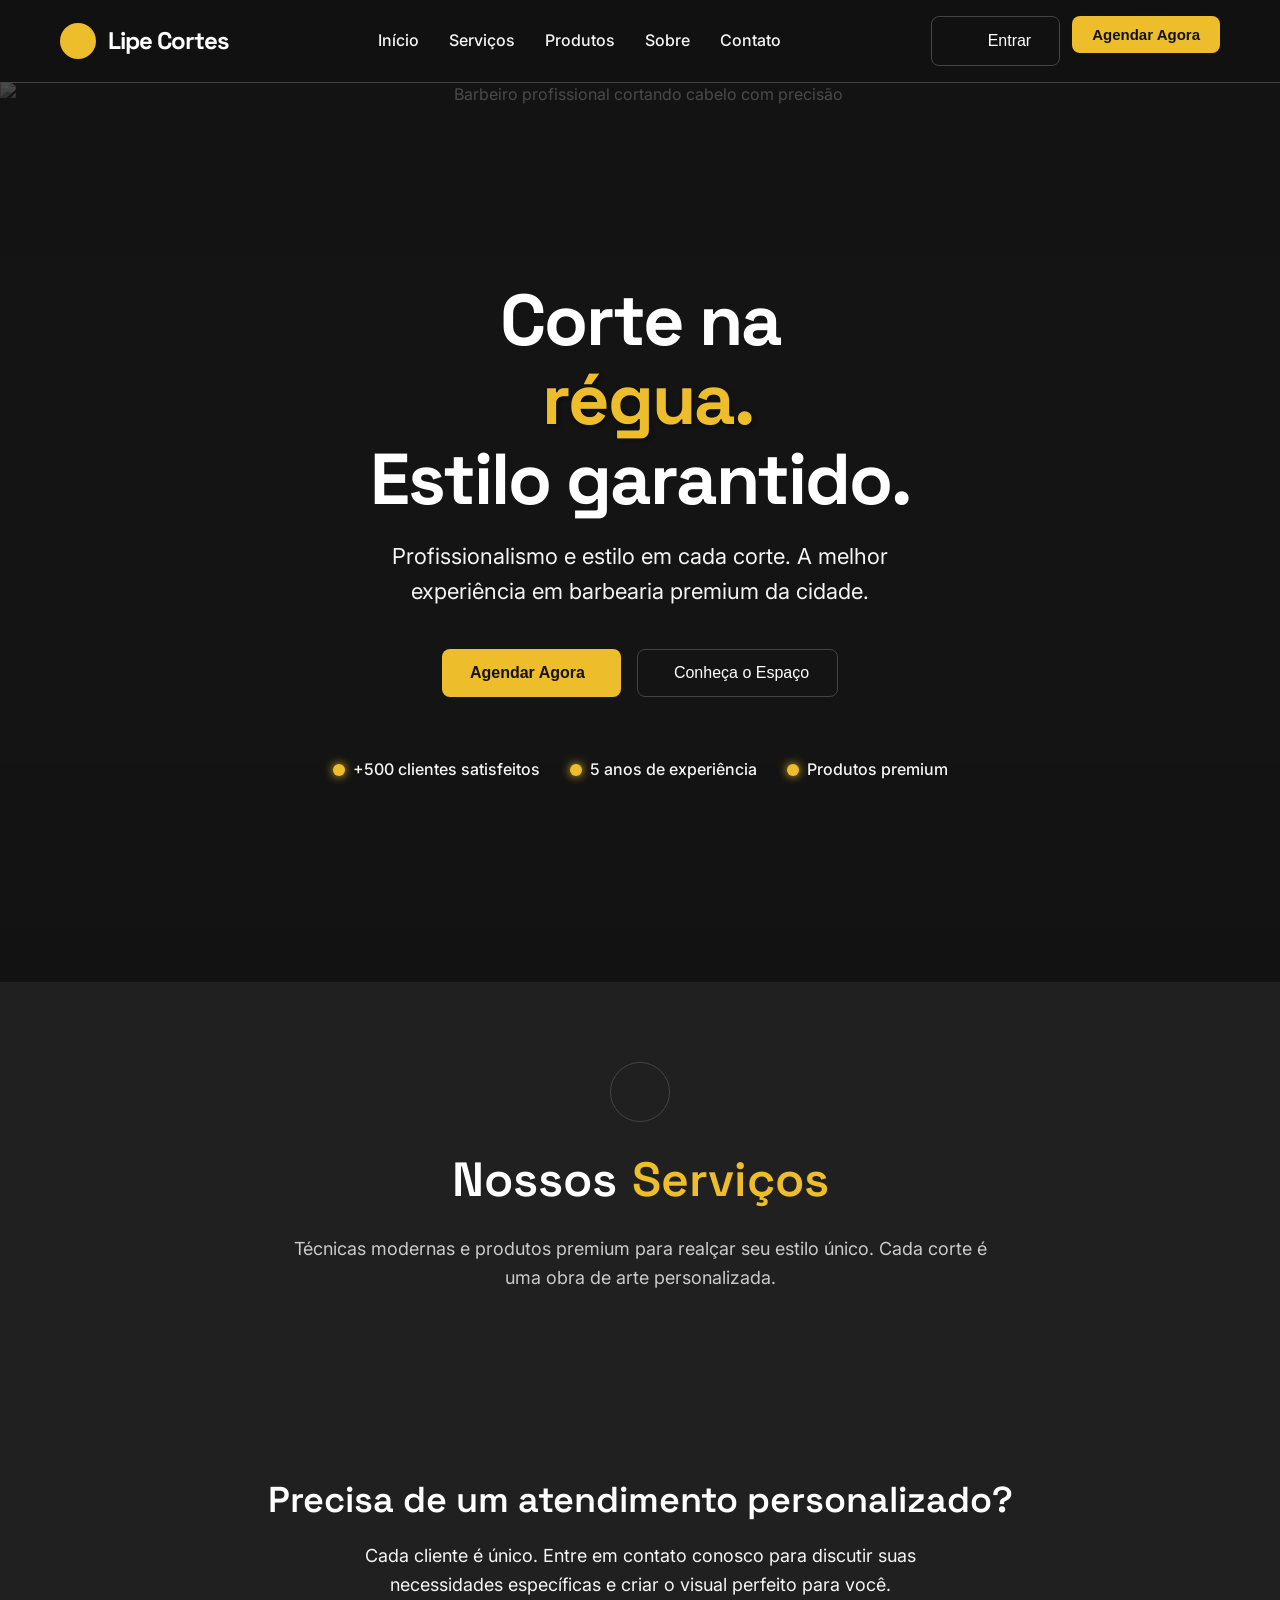
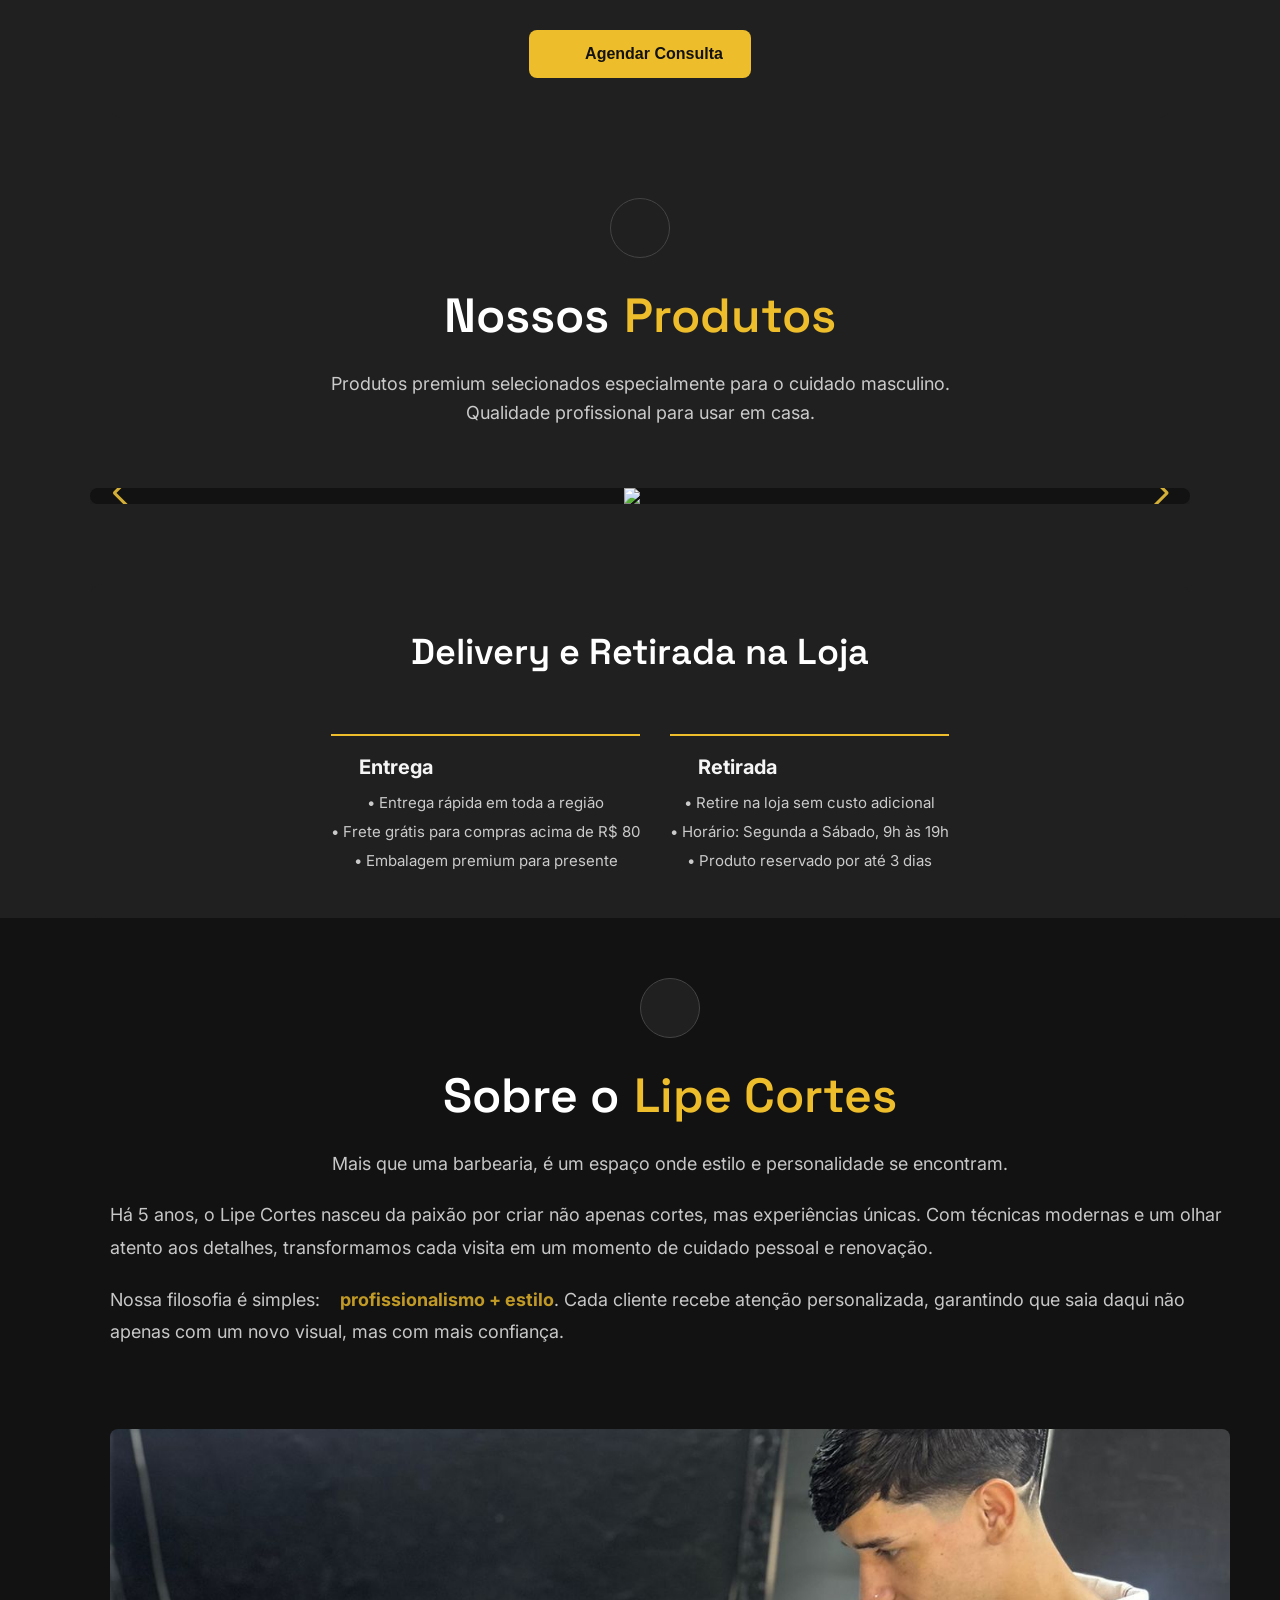
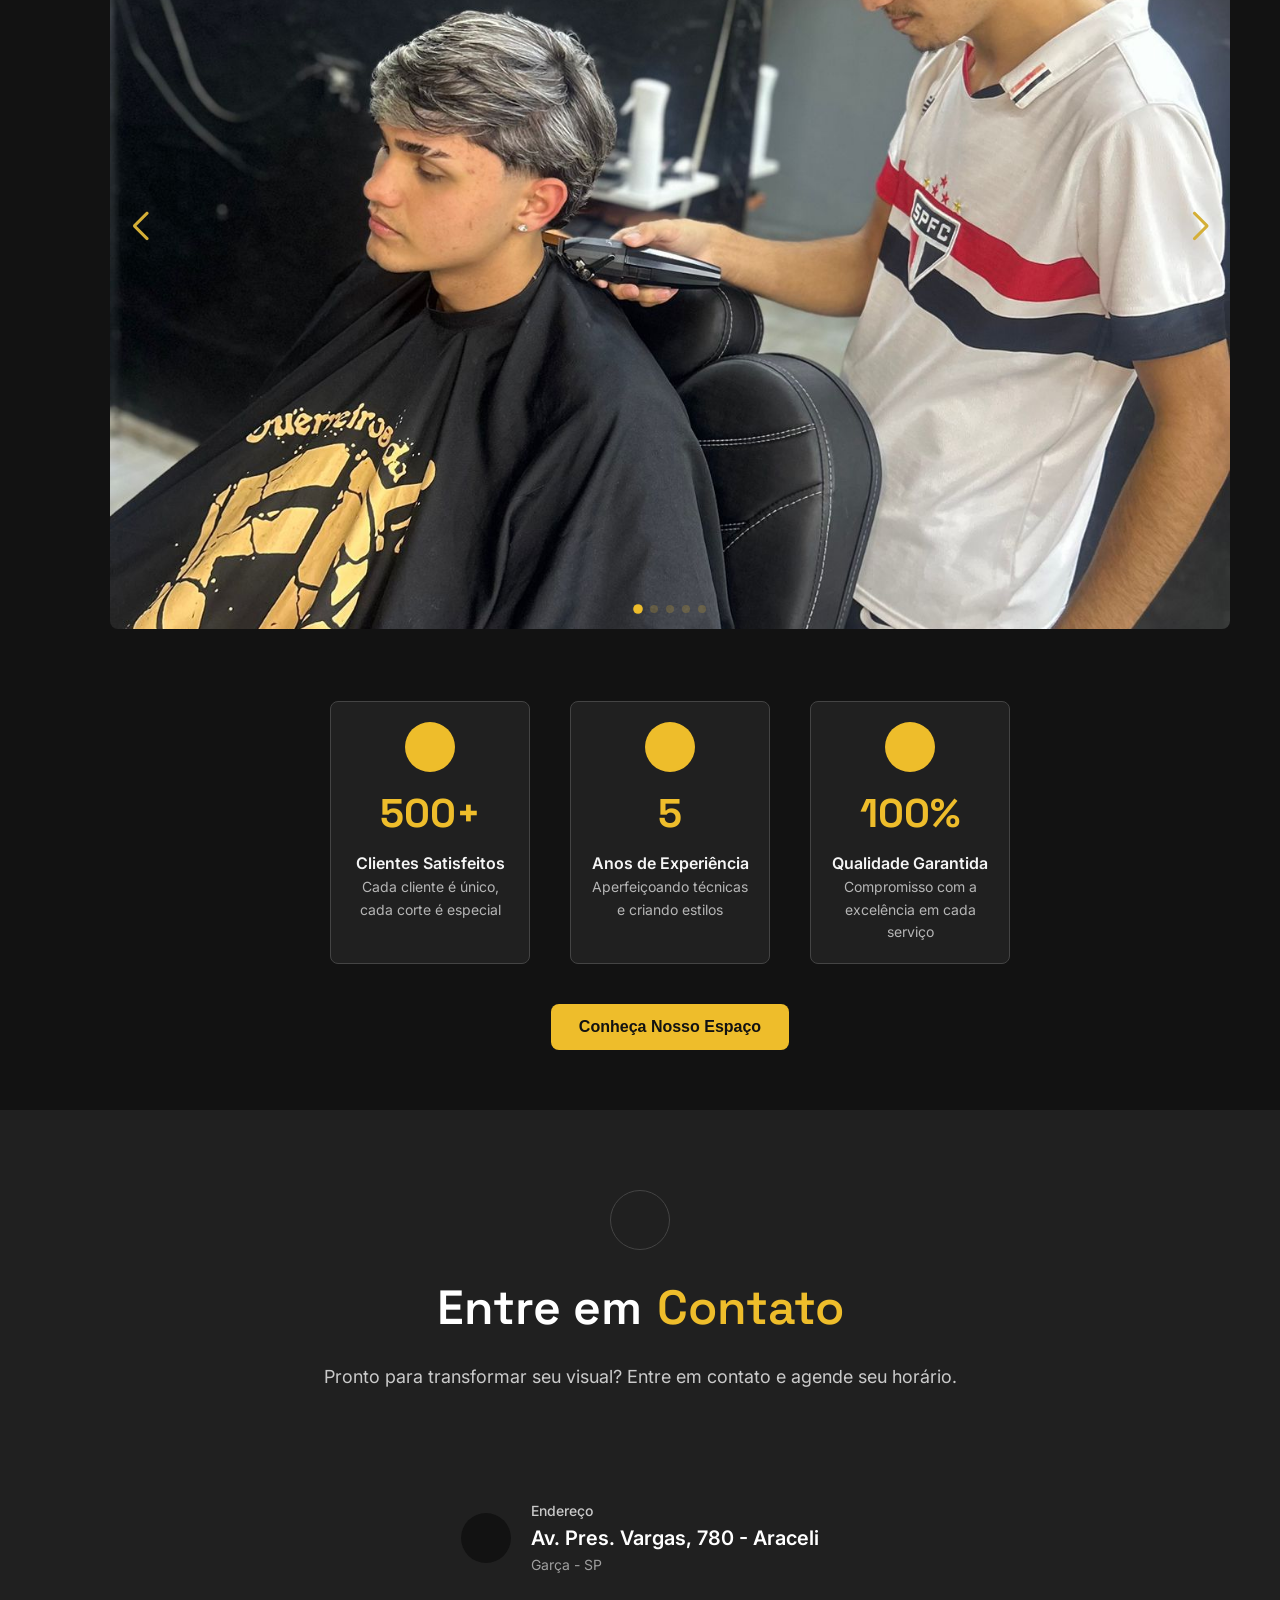
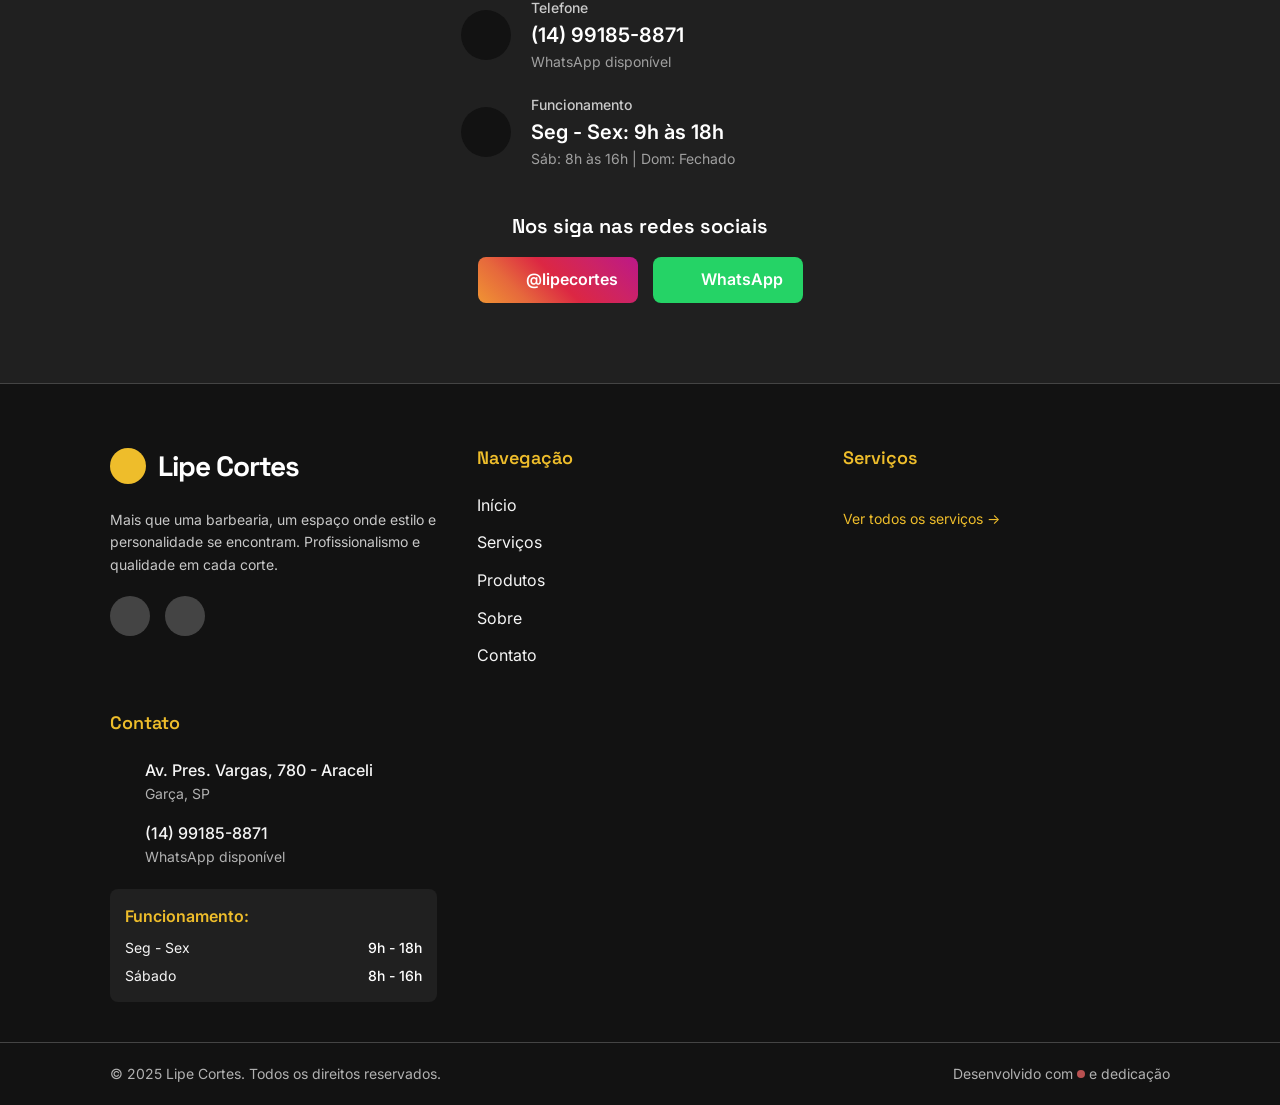
==== index.html @ 38fc69ec "Fix: aaaa" ====
<!DOCTYPE html>
<html lang="pt-BR">
  <head>
    <meta charset="UTF-8" />
    <meta name="viewport" content="width=device-width, initial-scale=1.0" />
    <title>Lipe Cortes | Barbearia Premium</title>
    <link rel="stylesheet" href="styles.css" />
    <link
      rel="stylesheet"
      href="https://cdn.jsdelivr.net/npm/swiper@11/swiper-bundle.min.css"
    />
    <link
      href="https://fonts.googleapis.com/css2?family=Inter:wght@300;400;500;600;700&family=Space+Grotesk:wght@300;400;500;600;700&display=swap"
      rel="stylesheet"
    />
    <script src="https://unpkg.com/lucide@latest"></script>
  </head>

  <body class="body-container">
    <div class="main-wrapper">
      <header id="header" class="main-header">
        <div class="header-container">
          <div class="header-content">
            <div class="logo-container">
              <div class="logo-icon-wrapper">
                <i data-lucide="scissors" class="logo-icon"></i>
              </div>
              <span class="logo-text">Lipe Cortes</span>
            </div>

            <nav class="desktop-nav">
              <a href="#inicio" class="nav-link">Início</a>
              <a href="#servicos" class="nav-link">Serviços</a>
              <a href="#produtos" class="nav-link">Produtos</a>
              <a href="#sobre" class="nav-link">Sobre</a>
              <a href="#contato" class="nav-link">Contato</a>
            </nav>

            <div class="desktop-auth">
              <a href="auth.html">
                <button class="btn-secondary">
                  <i data-lucide="user" class="btn-icon"></i>
                  Entrar
                </button>
              </a>
              <a href="#servicos">
                <button class="btn-hero btn-hero--sm">Agendar Agora</button>
              </a>
            </div>

            <button id="mobile-menu-button" class="mobile-menu-toggle">
              <i data-lucide="menu" class="toggle-icon"></i>
            </button>
          </div>

          <div id="mobile-menu" class="mobile-menu hidden-menu">
            <nav class="mobile-nav-links">
              <a href="#inicio" class="mobile-nav-link">Início</a>
              <a href="#servicos" class="mobile-nav-link">Serviços</a>
              <a href="#produtos" class="mobile-nav-link">Produtos</a>
              <a href="#sobre" class="mobile-nav-link">Sobre</a>
              <a href="#contato" class="mobile-nav-link">Contato</a>
              <div class="mobile-auth-links">
                <a href="auth.html">
                  <button class="btn-secondary btn-full-width">
                    <i data-lucide="user" class="btn-icon"></i>
                    Entrar / Cadastrar
                  </button>
                </a>
                <a href="#servicos">
                  <button class="btn-hero btn-full-width">Agendar Agora</button>
                </a>
              </div>
            </nav>
          </div>
        </div>
      </header>

      <main>
        <section id="inicio" class="hero-section">
          <div class="hero-background">
            <img
              src="./assets/hero-barbershop.jpg"
              alt="Barbeiro profissional cortando cabelo com precisão"
              class="hero-image"
            />
            <div class="hero-overlay-dark"></div>
            <div class="hero-overlay-bottom"></div>
          </div>
          <div class="hero-content">
            <div class="hero-headline-container">
              <h1 class="hero-headline">
                <span class="text-block">Corte na</span>
                <span class="text-gold text-shadow-luxury">régua.</span>
                <span class="text-block">Estilo garantido.</span>
              </h1>
              <p class="hero-subtitle">
                Profissionalismo e estilo em cada corte. A melhor experiência em
                barbearia premium da cidade.
              </p>
              <div class="hero-cta-buttons">
                <button
                  class="btn-hero"
                  onclick="document.getElementById('servicos').scrollIntoView({behavior: 'smooth'})"
                >
                  Agendar Agora
                  <i data-lucide="arrow-right" class="btn-icon--right"></i>
                </button>
                <button
                  class="btn-secondary"
                  onclick="document.getElementById('sobre').scrollIntoView({behavior: 'smooth'})"
                >
                  <i data-lucide="play" class="btn-icon--left"></i>
                  Conheça o Espaço
                </button>
              </div>
              <div class="hero-indicators">
                <div class="indicator-item">
                  <div class="indicator-dot"></div>
                  <span>+500 clientes satisfeitos</span>
                </div>
                <div class="indicator-item">
                  <div class="indicator-dot"></div>
                  <span>5 anos de experiência</span>
                </div>
                <div class="indicator-item">
                  <div class="indicator-dot"></div>
                  <span>Produtos premium</span>
                </div>
              </div>
            </div>
          </div>
          <div class="hero-bottom-gradient"></div>
        </section>

        <section id="servicos" class="section-services">
          <div class="section-container-servicos">
            <div class="section-header">
              <div class="icon-header-wrapper">
                <i data-lucide="scissors" class="icon-header"></i>
              </div>
              <h2 class="section-title-servicos">
                Nossos <span class="text-gold">Serviços</span>
              </h2>
              <p class="section-subtitle">
                Técnicas modernas e produtos premium para realçar seu estilo
                único. Cada corte é uma obra de arte personalizada.
              </p>
            </div>

            <!-- Swiper externo de serviços -->
            <div class="swiper servicos-swiper">
              <div class="swiper-wrapper" id="servicesGrid">
                <!-- serviços via JS -->
              </div>

              <!-- navegação e paginação -->
              <div class="swiper-button-prev"></div>
              <div class="swiper-button-next"></div>
              <div class="swiper-pagination"></div>
            </div>

            <div class="cta-banner">
              <h3 class="cta-title">
                Precisa de um atendimento personalizado?
              </h3>
              <p class="cta-description">
                Cada cliente é único. Entre em contato conosco para discutir
                suas necessidades específicas e criar o visual perfeito para
                você.
              </p>
              <a href="dashboard.html"
                ><button type="button" class="btn-hero">
                  <i data-lucide="calendar" class="btn-icon"></i>
                  Agendar Consulta
                </button></a
              >
            </div>
          </div>
        </section>

        <section id="produtos" class="section-products">
          <div class="section-container-products">
            <div class="section-header">
              <div class="icon-header-wrapper">
                <i data-lucide="shopping-bag" class="icon-header"></i>
              </div>
              <h2 class="section-title-produtos">
                Nossos <span class="text-gold"> Produtos</span>
              </h2>
              <p class="section-subtitle">
                Produtos premium selecionados especialmente para o cuidado
                masculino. Qualidade profissional para usar em casa.
              </p>
            </div>

            <!-- Grid de produtos vai ser preenchida dinamicamente -->
            <div class="swiper produtos-swiper">
              <div class="swiper-wrapper" id="productsGrid">
                <!-- cada produto vira um .swiper-slide -->
                <div class="swiper-slide">
                  <div class="product-card">
                    <!-- Swiper interno para imagens -->
                    <div class="swiper swiper-produto-imagem-0">
                      <div class="swiper-wrapper">
                        <div class="swiper-slide"><img src="img1.jpg" /></div>
                        <div class="swiper-slide"><img src="img2.jpg" /></div>
                      </div>
                      <div class="swiper-pagination"></div>
                    </div>
                    <!-- resto do conteúdo -->
                  </div>
                </div>
              </div>

              <!-- Controles externos -->
              <div class="swiper-pagination"></div>
              <div class="swiper-button-prev"></div>
              <div class="swiper-button-next"></div>
            </div>

            <div class="cta-banner">
              <h3 class="cta-title">Delivery e Retirada na Loja</h3>
              <div class="delivery-info">
                <div class="info-item">
                  <h4 class="info-title">
                    <i data-lucide="shopping-bag" class="info-icon"></i>
                    Entrega
                  </h4>
                  <ul class="info-list">
                    <li>• Entrega rápida em toda a região</li>
                    <li>• Frete grátis para compras acima de R$ 80</li>
                    <li>• Embalagem premium para presente</li>
                  </ul>
                </div>
                <div class="info-item">
                  <h4 class="info-title">
                    <i data-lucide="package" class="info-icon"></i>
                    Retirada
                  </h4>
                  <ul class="info-list">
                    <li>• Retire na loja sem custo adicional</li>
                    <li>• Horário: Segunda a Sábado, 9h às 19h</li>
                    <li>• Produto reservado por até 3 dias</li>
                  </ul>
                </div>
              </div>
            </div>
          </div>
        </section>

        <section id="sobre" class="section-about">
          <div class="section-container-sobre">
            <div class="about-content">
              <div class="about-text-content">
                <div class="icon-header-wrapper">
                  <i data-lucide="scissors" class="icon-header"></i>
                </div>
                <h2 class="section-title">
                  Sobre o <span class="text-gold">Lipe Cortes</span>
                </h2>
                <p class="section-subtitle">
                  Mais que uma barbearia, é um espaço onde estilo e
                  personalidade se encontram.
                </p>
                <div class="about-story">
                  <p class="story-paragraph">
                    Há 5 anos, o Lipe Cortes nasceu da paixão por criar não
                    apenas cortes, mas experiências únicas. Com técnicas
                    modernas e um olhar atento aos detalhes, transformamos cada
                    visita em um momento de cuidado pessoal e renovação.
                  </p>
                  <p class="story-paragraph">
                    Nossa filosofia é simples:
                    <strong class="text-gold">profissionalismo + estilo</strong
                    >. Cada cliente recebe atenção personalizada, garantindo que
                    saia daqui não apenas com um novo visual, mas com mais
                    confiança.
                  </p>
                </div>
              </div>
              <div class="about-image-wrapper">
                <div class="swiper about-swiper">
                  <div class="swiper-wrapper">
                    <div class="swiper-slide">
                      <img
                        src="assets/bg-about.jpeg"
                        alt="Interior moderno da barbearia"
                        class="about-image"
                      />
                    </div>
                    <div class="swiper-slide">
                      <img
                        src="assets/bg-about2.jpeg"
                        alt="Detalhe da cadeira de barbeiro"
                        class="about-image"
                      />
                    </div>
                    <div class="swiper-slide">
                      <img
                        src="assets/bg-about3.jpeg"
                        alt="Ambiente premium da barbearia"
                        class="about-image"
                      />
                    </div>
                    <div class="swiper-slide">
                        <img
                          src="assets/bg-about4.jpeg"
                          alt="Detalhe da cadeira de barbeiro"
                          class="about-image"
                        />
                      </div>
                      <div class="swiper-slide">
                        <img
                          src="assets/bg-about5.jpeg"
                          alt="Detalhe da cadeira de barbeiro"
                          class="about-image"
                        />
                      </div>
                  </div>

                  <!-- Controles de navegação -->
                  <div class="swiper-button-prev"></div>
                  <div class="swiper-button-next"></div>
                  <div class="swiper-pagination"></div>
                </div>

                <!-- Estatísticas e CTA mantidos -->
                <div class="about-stats-grid">
                  <div class="stat-item animate-fade-in animation-delay-0">
                    <div class="stat-icon-wrapper">
                      <i data-lucide="users" class="stat-icon"></i>
                    </div>
                    <div class="stat-number">500+</div>
                    <div class="stat-label">Clientes Satisfeitos</div>
                    <div class="stat-description">
                      Cada cliente é único, cada corte é especial
                    </div>
                  </div>
                  <div class="stat-item animate-fade-in animation-delay-200">
                    <div class="stat-icon-wrapper">
                      <i data-lucide="clock" class="stat-icon"></i>
                    </div>
                    <div class="stat-number">5</div>
                    <div class="stat-label">Anos de Experiência</div>
                    <div class="stat-description">
                      Aperfeiçoando técnicas e criando estilos
                    </div>
                  </div>
                  <div class="stat-item animate-fade-in animation-delay-400">
                    <div class="stat-icon-wrapper">
                      <i data-lucide="award" class="stat-icon"></i>
                    </div>
                    <div class="stat-number">100%</div>
                    <div class="stat-label">Qualidade Garantida</div>
                    <div class="stat-description">
                      Compromisso com a excelência em cada serviço
                    </div>
                  </div>
                </div>

                <div class="about-cta-container">
                  <button
                    class="btn-hero"
                    onclick="document.getElementById('contato').scrollIntoView({behavior: 'smooth'})"
                  >
                    Conheça Nosso Espaço
                  </button>
                </div>
              </div>
            </div>
          </div>
        </section>

        <section id="contato" class="section-contact">
          <div class="section-container">
            <div class="section-header">
              <div class="icon-header-wrapper">
                <i data-lucide="message-circle" class="icon-header"></i>
              </div>
              <h2 class="section-title-contato">
                Entre em <span class="text-gold">Contato</span>
              </h2>
              <p class="section-subtitle">
                Pronto para transformar seu visual? Entre em contato e agende
                seu horário.
              </p>
            </div>

            <div class="contact-content">
              <div class="contact-info-wrapper">
                <div class="contact-info-list">
                  <div
                    class="contact-info-item animate-fade-in animation-delay-0"
                  >
                    <div class="contact-icon-wrapper">
                      <i data-lucide="map-pin" class="contact-icon"></i>
                    </div>
                    <div class="contact-text-content">
                      <div class="contact-label">Endereço</div>
                      <div class="contact-value">
                        Av. Pres. Vargas, 780 - Araceli
                      </div>
                      <div class="contact-subvalue">Garça - SP</div>
                    </div>
                  </div>
                  <div
                    class="contact-info-item contact-link animate-fade-in animation-delay-200"
                  >
                    <div class="contact-icon-wrapper">
                      <i data-lucide="phone" class="contact-icon"></i>
                    </div>
                    <div class="contact-text-content">
                      <div class="contact-label">Telefone</div>
                      <div class="contact-value">(14) 99185-8871</div>
                      <div class="contact-subvalue">WhatsApp disponível</div>
                    </div>
                  </div>
                  <div
                    class="contact-info-item animate-fade-in animation-delay-400"
                  >
                    <div class="contact-icon-wrapper">
                      <i data-lucide="clock" class="contact-icon"></i>
                    </div>
                    <div class="contact-text-content">
                      <div class="contact-label">Funcionamento</div>
                      <div class="contact-value">Seg - Sex: 9h às 18h</div>
                      <div class="contact-subvalue">
                        Sáb: 8h às 16h | Dom: Fechado
                      </div>
                    </div>
                  </div>
                </div>

                <div class="social-links-wrapper">
                  <h3 class="social-title">Nos siga nas redes sociais</h3>
                  <div class="social-links">
                    <a
                      href="https://instagram.com/lipecortes"
                      target="_blank"
                      class="social-btn social-btn--instagram"
                    >
                      <i data-lucide="instagram" class="social-icon"></i>
                      @lipecortes
                    </a>
                    <a
                      href="https://wa.me/5511999999999"
                      target="_blank"
                      class="social-btn social-btn--whatsapp"
                    >
                      <i data-lucide="message-circle" class="social-icon"></i>
                      WhatsApp
                    </a>
                  </div>
                </div>
              </div>
            </div>
          </div>
        </section>
      </main>

      <footer class="main-footer">
        <div class="footer-container">
          <div class="footer-grid">
            <div class="footer-brand">
              <div class="logo-container">
                <div class="logo-icon-wrapper">
                  <i data-lucide="scissors" class="logo-icon"></i>
                </div>
                <span class="logo-text">Lipe Cortes</span>
              </div>
              <p class="brand-description">
                Mais que uma barbearia, um espaço onde estilo e personalidade se
                encontram. Profissionalismo e qualidade em cada corte.
              </p>
              <div class="social-footer-links">
                <a
                  href="https://instagram.com/lipecortes"
                  target="_blank"
                  rel="noopener noreferrer"
                  class="social-link-item"
                >
                  <i data-lucide="instagram" class="social-link-icon"></i>
                </a>
                <a
                  href="https://wa.me/5511999999999"
                  target="_blank"
                  rel="noopener noreferrer"
                  class="social-link-item"
                >
                  <i data-lucide="message-circle" class="social-link-icon"></i>
                </a>
              </div>
            </div>
            <div class="footer-links-section">
              <h3 class="section-title-footer">Navegação</h3>
              <ul class="link-list">
                <li><a href="#inicio" class="link-item">Início</a></li>
                <li><a href="#servicos" class="link-item">Serviços</a></li>
                <li><a href="#produtos" class="link-item">Produtos</a></li>
                <li><a href="#sobre" class="link-item">Sobre</a></li>
                <li><a href="#contato" class="link-item">Contato</a></li>
              </ul>
            </div>
            <div class="footer-links-section">
              <h3 class="section-title-footer">Serviços</h3>
              <ul id="footer-service-list" class="service-list">
                <!-- Vai ser preenchido dinamicamente -->
              </ul>

              <a href="#servicos" class="more-link">Ver todos os serviços →</a>
            </div>
            <div class="footer-contact-section">
              <h3 class="section-title-footer">Contato</h3>
              <div class="contact-info-footer">
                <div class="contact-info-item-footer">
                  <i data-lucide="map-pin" class="contact-icon-footer"></i>
                  <div>
                    <div class="contact-value-footer">
                      Av. Pres. Vargas, 780 - Araceli
                    </div>
                    <div class="contact-subvalue-footer">Garça, SP</div>
                  </div>
                </div>
                <div class="contact-info-item-footer">
                  <i
                    data-lucide="message-circle"
                    class="contact-icon-footer"
                  ></i>
                  <div>
                    <div class="contact-value-footer">(14) 99185-8871</div>
                    <div class="contact-subvalue-footer">
                      WhatsApp disponível
                    </div>
                  </div>
                </div>
              </div>
              <div class="hours-card-footer">
                <div class="hours-text">Funcionamento:</div>
                <div class="hours-details-footer">
                  <div class="hours-item-footer">
                    <span>Seg - Sex</span
                    ><span class="hours-value">9h - 18h</span>
                  </div>
                  <div class="hours-item-footer">
                    <span>Sábado</span><span class="hours-value">8h - 16h</span>
                  </div>
                </div>
              </div>
            </div>
          </div>
        </div>
        <div class="footer-bottom-bar">
          <div class="bottom-bar-container">
            <div class="copyright-text">
              <p>© 2025 Lipe Cortes. Todos os direitos reservados.</p>
            </div>
            <div class="developer-info">
              <span>Desenvolvido com</span>
              <div class="dot-pulse"></div>
              <span>e dedicação</span>
            </div>
          </div>
        </div>
      </footer>
    </div>

    <!-- Modal de Venda -->
    <div id="product-order-modal" class="modal hidden">
      <div
        class="modal-overlay"
        onclick="hideModal('product-order-modal')"
      ></div>
      <div class="modal-container">
        <div class="modal-header">
          <h2>Finalizar Compra</h2>
          <button onclick="hideModal('product-order-modal')" class="close-btn">
            <i data-lucide="x"></i>
          </button>
        </div>
        <div class="modal-body">
          <form id="product-order-form">
            <div class="form-group">
              <label>Produto</label>
              <p id="order-product-name" class="form-readonly"></p>
            </div>
            <div class="form-group">
              <label>Preço</label>
              <p id="order-product-price" class="form-readonly"></p>
            </div>
            <div class="form-group">
              <label for="order-quantity">Quantidade</label>
              <input
                type="number"
                id="order-quantity"
                min="1"
                value="1"
                required
              />
            </div>
            <div class="form-group">
              <label for="order-client-name">Nome</label>
              <input type="text" id="order-client-name" required />
            </div>
            <div class="form-group">
              <label for="order-client-phone">Telefone</label>
              <input type="text" id="order-client-phone" required />
            </div>
            <div class="form-group">
              <label for="order-client-address">Endereço</label>
              <textarea id="order-client-address" required></textarea>
            </div>
            <button type="submit" class="btn-hero btn-full-width">
              <i data-lucide="shopping-cart" class="btn-icon"></i>
              Confirmar Compra
            </button>
          </form>

          <div id="order-success" class="hidden success-message">
            <h3>Compra realizada com sucesso!</h3>
            <p>O que deseja fazer agora?</p>
            <div class="success-actions">
              <button id="btn-dashboard" class="btn-secondary">
                Ir para Dashboard
              </button>
              <button id="btn-continue" class="btn-hero">
                Continuar Comprando
              </button>
            </div>
          </div>
        </div>
      </div>
    </div>

    <script src="script.js"></script>
    <script type="module" src="./Service/servicos.js" defer></script>
    <script type="module" src="./footerServices.js" defer></script>

    <script
      src="https://cdn.jsdelivr.net/npm/swiper@11/swiper-bundle.min.js"
      defer
    ></script>
    <script>
      lucide.createIcons();
    </script>
  </body>
</html>
---- styles.css ----
:root {
  --color-dark: #121212;
  --color-gray-dark: #202020;
  --color-gray-medium: #444;
  --color-gray-light: #f5f5f5;
  --color-white: #fff;
  --color-gold: #EEBD2B;
  --color-gold-light: #d4c18f;
  --font-inter: 'Inter', sans-serif;
  --font-space-grotesk: 'Space Grotesk', sans-serif;
  --radius-sm: 4px;
  --radius-md: 8px;
  --radius-lg: 12px;
  --transition-fast: 0.2s ease-in-out;
  --transition-medium: 0.3s ease-in-out;
}

* {
  margin: 0;
  padding: 0;
  box-sizing: border-box;
}

html {
  scroll-behavior: smooth;
}

body {
  font-family: var(--font-inter);
  background-color: var(--color-dark);
  color: var(--color-gray-light);
  line-height: 1.6;
}

a {
  text-decoration: none;
  color: inherit;
}

img {
  max-width: 100%;
  height: auto;
  display: block;
}

h1, h2, h3 {
  font-family: var(--font-space-grotesk);
  font-weight: 600;
  color: var(--color-white);
}

main{
  padding-top: 82px;
}

/*
====================================
  2. Utilities & Layout
====================================
*/
.body-container {
  overflow-x: hidden;
}

.main-wrapper {
  max-width: 100vw;
  overflow: hidden;
  display: flex;
  flex-direction: column;
}

.section-container-servicos {
  max-width: 1100px;
  margin: 0 auto;
  padding: 80px 20px;
  width: 100%;
}

.section-container-products {
  max-width: 1100px;
  margin: 0 auto;
  width: 100%;
}

.section-container-sobre {
  max-width: 1100px;
  margin: 0 auto;
  padding: 80px 20px;
  width: 100%;
  display: grid;
  grid-template-columns: 1fr 1fr; /* Duas colunas iguais */
  gap: 40px;
  align-items: center; /* Alinha verticalmente as colunas */
  padding: 60px 20px;
}

.section-container {
  max-width: 1100px;
  margin: 0 auto;
  padding: 80px 20px;
  width: 100%;
  display: flex;
  flex-direction: column;
  align-items: center;
  justify-content: center;
}

.text-gold {
  color: var(--color-gold);
  padding-left: 15px;
}

.text-shadow-luxury {
  text-shadow: 2px 2px 4px rgba(0, 0, 0, 0.4);
}

.btn-hero {
  background: var(--color-gold);
  color: var(--color-dark);
  padding: 14px 28px;
  border: none;
  border-radius: var(--radius-md);
  font-weight: 600;
  font-size: 16px;
  cursor: pointer;
  transition: all var(--transition-medium);
  display: flex;
  align-items: center;
  gap: 8px;
  text-align: center;
}

.btn-hero:hover {
  background: var(--color-gold-light);
  transform: translateY(-2px);
  box-shadow: 0 4px 15px rgba(179, 155, 93, 0.3);
}

.btn-hero:active {
  transform: translateY(0);
}

.btn-hero--lg {
  padding: 16px 32px;
  font-size: 18px;
}

.btn-hero--sm {
  padding: 10px 20px;
  font-size: 15px;
}

.btn-secondary {
  background: none;
  color: var(--color-white);
  padding: 14px 28px;
  border: 1px solid var(--color-gray-medium);
  border-radius: var(--radius-md);
  font-weight: 500;
  font-size: 16px;
  cursor: pointer;
  transition: all var(--transition-medium);
  display: flex;
  align-items: center;
  gap: 8px;
}

.btn-secondary:hover {
  border-color: var(--color-gold);
  color: var(--color-gold);
  transform: translateY(-2px);
}

.btn-secondary:active {
  transform: translateY(0);
}

.btn-full-width {
  width: 100%;
  justify-content: center;
}

.btn-icon {
  width: 20px;
  height: 20px;
}

.btn-icon--right {
  margin-left: auto;
}

.section-header {
  text-align: center;
  width: 100%;
  display: flex;
  flex-direction: column;
  justify-content: center;
  align-items: center;
  margin-bottom: 60px !important;
}

.section-header p, .section-header h2{
  max-width: 700px;
}

.section-title-servicos {
  display: flex;
  flex-direction: row;
  justify-content: center;
  align-items: center;
  font-size: clamp(32px, 5vw, 48px);
  margin-bottom: 16px;
}

.section-title {
  display: flex;
  flex-direction: row;
  justify-content: center;
  width: max-content;
  align-items: center;
  font-size: clamp(32px, 5vw, 48px);
  margin-bottom: 16px;
}

.section-title-produtos {
  display: flex;
  flex-direction: row;
  justify-content: center;
  align-items: center;
  font-size: clamp(32px, 5vw, 48px);
  margin-bottom: 16px;
}

.section-title-contato {
  display: flex;
  flex-direction: row;
  justify-content: center;
  align-items: center;
  font-size: clamp(32px, 5vw, 48px);
  margin-bottom: 16px;
}

.section-subtitle {
  font-size: clamp(16px, 2vw, 18px);
  color: var(--color-gray-light);
  opacity: 0.8;
}

.icon-header-wrapper {
  background-color: var(--color-gray-dark);
  width: 60px;
  height: 60px;
  border-radius: 50%;
  display: inline-flex;
  justify-content: center;
  align-items: center;
  margin-bottom: 20px;
  border: 1px solid var(--color-gray-medium);
}

.icon-header {
  width: 28px;
  height: 28px;
  color: var(--color-gold);
}

.badge {
  position: absolute;
  top: 10px;
  right: 10px;
  background-color: rgba(179, 155, 93, 0.9);
  color: var(--color-dark);
  padding: 4px 12px;
  border-radius: var(--radius-sm);
  font-size: 12px;
  font-weight: 700;
  display: flex;
  align-items: center;
  gap: 4px;
}

.badge-popular {
  background-color: var(--color-gold);
  color: var(--color-dark);
}

.badge-featured {
  background-color: var(--color-gold);
  color: var(--color-dark);
}

.badge-icon {
  width: 14px;
  height: 14px;
}

.star-icon {
  width: 16px;
  height: 16px;
}

.star-filled {
  color: var(--color-gold);
  fill: var(--color-gold);
}

.star-empty {
  color: var(--color-gray-medium);
  fill: var(--color-gray-medium);
}

@keyframes fadeIn {
  from { opacity: 0; transform: translateY(20px); }
  to { opacity: 1; transform: translateY(0); }
}

.animate-fade-in {
  opacity: 0;
  animation: fadeIn 0.8s var(--transition-medium) forwards;
}

.animation-delay-0 { animation-delay: 0ms; }
.animation-delay-200 { animation-delay: 200ms; }
.animation-delay-400 { animation-delay: 400ms; }

/*
====================================
  3. Header & Navigation
====================================
*/
.main-header {
  position: fixed;
  top: 0;
  left: 0;
  width: 100%;
  z-index: 100;
  background-color: rgba(18, 18, 18, 0.9);
  backdrop-filter: blur(5px);
  border-bottom: 1px solid var(--color-gray-medium);
  transition: background-color var(--transition-medium), border-color var(--transition-medium);
}

.header-container {
  max-width: 1200px;
  margin: 0 auto;
  padding: 16px 20px;
}

.header-content {
  display: flex;
  justify-content: space-between;
  align-items: center;
}

.logo-container {
  display: flex;
  align-items: center;
  gap: 12px;
}

.logo-icon-wrapper {
  background-color: var(--color-gold);
  width: 36px;
  height: 36px;
  border-radius: 50%;
  display: flex;
  justify-content: center;
  align-items: center;
  animation: rotateLogo 4s infinite linear;
}

@keyframes rotateLogo {
  from { transform: rotate(0deg); }
  to { transform: rotate(360deg); }
}

.logo-icon {
  color: var(--color-dark);
  width: 20px;
  height: 20px;
}

.logo-text {
  font-family: var(--font-space-grotesk);
  font-size: 24px;
  font-weight: 700;
  color: var(--color-white);
  letter-spacing: -1px;
}

.desktop-nav {
  display: none;
  gap: 30px;
}

.desktop-nav .nav-link {
  font-weight: 500;
  color: var(--color-gray-light);
  position: relative;
  transition: color var(--transition-fast);
}

.desktop-nav .nav-link:hover {
  color: var(--color-gold);
}

.desktop-nav .nav-link::after {
  content: '';
  position: absolute;
  bottom: -5px;
  left: 50%;
  transform: translateX(-50%);
  width: 0;
  height: 2px;
  background-color: var(--color-gold);
  transition: width var(--transition-medium);
}

.desktop-nav .nav-link:hover::after {
  width: 100%;
}

.desktop-auth {
  display: none;
  gap: 12px;
}

.mobile-menu-toggle {
  background: none;
  border: none;
  cursor: pointer;
  padding: 10px;
  display: block;
}

.toggle-icon {
  color: var(--color-gold);
  width: 28px;
  height: 28px;
}

.mobile-menu {
  position: absolute;
  top: 100%;
  left: 0;
  width: 100%;
  background-color: rgba(18, 18, 18, 0.95);
  backdrop-filter: blur(10px);
  border-top: 1px solid var(--color-gray-medium);
  padding: 20px;
  display: none;
  opacity: 0;
  transform: translateY(-20px);
  transition: all var(--transition-medium);
}

.mobile-menu.active {
  display: block;
  opacity: 1;
  transform: translateY(0);
}

.mobile-nav-links {
  display: flex;
  flex-direction: column;
  gap: 16px;
  text-align: center;
}

.mobile-nav-link {
  font-size: 18px;
  padding: 12px;
  border-radius: var(--radius-md);
  transition: background-color var(--transition-fast);
}

.mobile-nav-link:hover {
  background-color: var(--color-gray-dark);
}

.mobile-auth-links {
  margin-top: 20px;
  display: flex;
  flex-direction: column;
  gap: 12px;
}

@media (min-width: 768px) {
  .desktop-nav {
    display: flex;
  }
  .desktop-auth {
    display: flex;
  }
  .mobile-menu-toggle {
    display: none;
  }
}

/*
====================================
  4. Hero Section
====================================
*/
.hero-section {
  position: relative;
  height: 100vh;
  display: flex;
  justify-content: center;
  align-items: center;
  text-align: center;
  overflow: hidden;
}

.hero-background {
  position: absolute;
  top: 0;
  left: 0;
  width: 100%;
  height: 100%;
  z-index: -1;
}

/*
====================================
  Hero Section
====================================
*/
.hero-background {
  position: absolute;
  top: 0;
  left: 0;
  width: 100%;
  height: 100%;
  z-index: -1;
  overflow: hidden;
}

.hero-image {
  width: 100%;
  height: 100%;
  object-fit: cover;
  filter: grayscale(80%); /* Para dar um toque mais dramático e profissional */
}

.hero-overlay-dark {
  position: absolute;
  top: 0;
  left: 0;
  width: 100%;
  height: 100%;
  background-color: rgba(20, 20, 20, 0.76); /* Sobreposição escura para o texto se destacar */
}

.hero-overlay-bottom {
  position: absolute;
  bottom: 0;
  left: 0;
  width: 100%;
  height: 20%;
  /* Gradiente para criar uma transição suave para a próxima seção */
  background: linear-gradient(to top, #121212 0%, rgba(18, 18, 18, 0) 100%); 
}

.hero-content {
  position: relative;
  z-index: 1;
  max-width: 900px;
  padding: 0 20px;
  display: flex;
  flex-direction: column;
  align-items: center;
}

.hero-headline-container {
  animation: fadeIn 1s ease-out forwards;
}

.hero-headline {
  font-size: 4.5rem;
  font-weight: 700;
  line-height: 1.1;
  letter-spacing: -2px;
}

@media screen and (max-width: 650px) {
  .hero-headline {
    font-size: 3rem;
  }
}

.text-block {
  display: block;
}

.hero-subtitle {
  font-size: clamp(14px, 2.5vw, 22px);
  max-width: 600px;
  margin: 20px auto 40px;
  opacity: 0.8;
  animation: fadeIn 1s ease-out 0.5s forwards;
}

.hero-cta-buttons {
  display: flex;
  gap: 16px;
  justify-content: center;
  flex-wrap: wrap;
  animation: fadeIn 1s ease-out 1s forwards;
}

.hero-indicators {
  display: none;
  gap: 30px;
  margin-top: 60px;
  animation: fadeIn 1s ease-out 1.5s forwards;
}

.indicator-item {
  display: flex;
  align-items: center;
  gap: 8px;
  font-size: 16px;
  font-weight: 500;
}

.indicator-dot {
  width: 12px;
  height: 12px;
  background-color: var(--color-gold);
  border-radius: 50%;
  box-shadow: 0 0 10px var(--color-gold);
}

.scroll-indicator {
  position: absolute;
  bottom: 30px;
  animation: bounce 2s infinite;
}

.scroll-dot-wrapper {
  width: 30px;
  height: 50px;
  border: 2px solid var(--color-white);
  border-radius: 20px;
  display: flex;
  justify-content: center;
  padding-top: 8px;
}

.scroll-dot {
  width: 6px;
  height: 6px;
  background-color: var(--color-white);
  border-radius: 50%;
}

@keyframes bounce {
  0%, 100% { transform: translateY(0); }
  50% { transform: translateY(10px); }
}

@media (min-width: 768px) {
  .hero-indicators {
    display: flex;
  }
}

/*
====================================
  5. Services Section
====================================
*/
.section-services {
  background-color: var(--color-gray-dark); /* igual products */
}

.services-grid {
  display: grid;
  grid-template-columns: repeat(auto-fit, minmax(280px, 1fr));
  gap: 30px;
  margin-top: 4em;
  /* remova overflow-x se não precisar de scroll horizontal */
}

.service-card {
  background-color: var(--color-dark);
  border-radius: var(--radius-lg);
  overflow: hidden;
  box-shadow: 0 4px 15px rgba(0, 0, 0, 0.2);
  /* força ocupar 100% do grid item */
  display: flex;
  flex-direction: column;
  height: 100%;
}

.service-image-wrapper {
  position: relative;
  width: 100%;
  height: 300px;
  overflow: hidden;
}

.service-image-wrapper .swiper{
  width: 100%;
  height: 100%;
}

.service-image {
  position: absolute;
  top: 0;
  left: 0;
  width: 100%;
  height: 100%;
  object-fit: cover;
  transition: transform var(--transition-medium);
}

.service-card:hover .service-image {
  transform: scale(1.05);
}

.service-overlay {
  position: absolute;
  top: 0;
  left: 0;
  width: 100%;
  height: 100%;
  background: linear-gradient(to top, rgba(18, 18, 18, 0.8) 0%, rgba(18, 18, 18, 0) 50%);
}

.service-content {
  padding: 20px;
  display: flex;
  flex-direction: column;
  flex-grow: 1; /* faz o conteúdo ocupar o espaço restante */
  box-sizing: border-box;
}

/* Ajustes de conteúdo igual ao products */
.service-title {
  font-size: 20px; /* antes era 24px */
  margin-bottom: 8px;
}

.service-description {
  font-size: 14px; /* antes era 15px */
  color: var(--color-gray-light);
  opacity: 0.7;
  flex-grow: 1;
  margin-bottom: 16px; /* antes era 20px */
}

.service-pricing {
  margin-bottom: 20px; /* igual ao products */
}

.service-price {
  font-size: 24px; /* antes era 28px */
  font-weight: 700;
  color: var(--color-gold);
}

.cta-banner {
  background-color: var(--color-gray-dark);
  padding: 40px;
  border-radius: var(--radius-lg);
  text-align: center;
  margin-top: 80px;
  animation: fadeIn 0.8s ease-in-out forwards;
  display: flex;
  flex-direction: column;
  align-items: center;
  justify-content: center;
}

.cta-title {
  font-size: clamp(24px, 4vw, 36px);
  margin-bottom: 12px;
}

.cta-description {
  font-size: clamp(15px, 2vw, 18px);
  max-width: 600px;
  margin: 0 auto 30px;
}

/*
====================================
  6. Products Section
====================================
*/
.section-products {
  background-color: var(--color-gray-dark);
}

.products-grid {
  display: grid;
  grid-template-columns: repeat(auto-fit, minmax(280px, 1fr));
  gap: 30px;
  margin-top: 4em;
  /* remove overflow-x se não quiser scroll horizontal */
}

.product-card {
  background-color: var(--color-dark);
  border-radius: var(--radius-lg);
  overflow: hidden;
  box-shadow: 0 4px 15px rgba(0, 0, 0, 0.2);
  display: flex;
  flex-direction: column;
  height: 100%; /* força ocupar toda altura do grid item */
}

.product-image-wrapper {
  position: relative;
  width: 100%;
  height: 300px;
  overflow: hidden;
}

.product-image {
  position: absolute;
  top: 0;
  left: 0;
  width: 100%;
  height: 100%;
  object-fit: cover;
  transition: transform var(--transition-medium);
}

.product-card:hover .product-image {
  transform: scale(1.05);
}

.product-overlay {
  position: absolute;
  top: 0;
  left: 0;
  width: 100%;
  height: 100%;
  background: linear-gradient(to top, rgba(18, 18, 18, 0.8) 0%, rgba(18, 18, 18, 0) 50%);
}

.product-content {
  padding: 20px;
  display: flex;
  flex-direction: column;
  flex-grow: 1; /* ocupa o espaço restante do card */
  box-sizing: border-box;
  height: 100%;
}

.product-rating {
  display: flex;
  align-items: center;
  gap: 4px;
  margin-bottom: 8px;
}

.rating-text {
  font-size: 14px;
  color: var(--color-gray-light);
  opacity: 0.8;
}

.product-title {
  font-size: 20px;
  margin-bottom: 8px;
}

.product-description {
  font-size: 14px;
  color: var(--color-gray-light);
  opacity: 0.7;
  flex-grow: 1;
  margin-bottom: 16px;
}

.product-pricing {
  margin-bottom: 20px;
}

.product-price {
  font-size: 24px;
  font-weight: 700;
  color: var(--color-gold);
}

/* Delivery info continua igual */
.delivery-info {
  display: flex;
  flex-direction: column;
  gap: 30px;
  margin-top: 40px;
  text-align: left;
}

.info-item {
  border-left: 2px solid var(--color-gold);
  padding-left: 15px;
}

.info-title {
  font-size: 20px;
  display: flex;
  align-items: center;
  gap: 8px;
  margin-bottom: 8px;
}

.info-icon {
  width: 20px;
  height: 20px;
  color: var(--color-gold);
}

.info-list {
  list-style: none;
  font-size: 15px;
  color: var(--color-gray-light);
  opacity: 0.8;
}

.info-list li {
  margin-bottom: 5px;
}

@media (min-width: 768px) {
  .delivery-info {
    flex-direction: row;
    justify-content: space-around;
    text-align: center;
  }
  .info-item {
    border-left: none;
    border-top: 2px solid var(--color-gold);
    padding-left: 0;
    padding-top: 15px;
  }
}


/* ================= About Section ================= */
.section-about {
  background-color: var(--color-dark);
}

.about-content {
  width: 70em;
  display: flex;
  flex-direction: column;
  gap: 60px;
  margin: 0 auto;
}

.about-text-content {
  height: fit-content;
  display: flex;
  flex-direction: column;
  justify-content: center;
  align-items: center;
}

.about-story {
  margin-top: 20px;
  font-size: 18px;
  line-height: 1.8;
  color: var(--color-gray-light);
  opacity: 0.8;
}

.story-paragraph {
  margin-bottom: 20px;
}

.about-stats-grid {
  display: flex;
  justify-content: center;
  gap: 40px;
  margin: 40px 0;
  flex-wrap: wrap;
  width: max-content;
}

.stat-item {
  background-color: var(--color-gray-dark);
  padding: 20px;
  border-radius: var(--radius-md);
  border: 1px solid var(--color-gray-medium);
  display: flex;
  flex-direction: column;
  align-items: center;
  text-align: center;
  max-width: 200px;
}

.stat-icon-wrapper {
  background-color: var(--color-gold);
  width: 50px;
  height: 50px;
  border-radius: 50%;
  display: inline-flex;
  justify-content: center;
  align-items: center;
  margin-bottom: 10px;
}

.stat-icon {
  width: 24px;
  height: 24px;
  color: var(--color-dark);
}

.stat-number {
  font-family: var(--font-space-grotesk);
  font-size: 40px;
  font-weight: 700;
  color: var(--color-gold);
}

.stat-label {
  font-weight: 600;
  font-size: 16px;
  margin-top: 5px;
}

.stat-description {
  font-size: 14px;
  color: var(--color-gray-light);
  opacity: 0.7;
}

.about-image-wrapper {
  display: flex;
  flex-direction: column;
  align-items: center;
  height: fit-content;
  position: relative;
}

.about-image-inner {
  width: 100%;
  display: flex;
  justify-content: center;
}

.about-image {
  width: 100%;
  max-width: 1900px;
  height: 50em;
  border-radius: 10px;
  object-fit: cover;
  object-position: top;
}

.about-quote-box {
  background-color: var(--color-gold);
  color: var(--color-dark);
  padding: 20px;
  border-radius: var(--radius-md);
  position: absolute;
  bottom: 0;
  left: 50%;
  transform: translate(-50%, 50%);
  width: 35em;
  box-shadow: 0 10px 20px rgba(0, 0, 0, 0.3);
  text-align: center;
  z-index: 10;
}

.about-quote-text {
  font-style: italic;
  font-size: 18px;
  font-weight: 500;
  margin-bottom: 8px;
}

.about-quote-author {
  font-size: 14px;
  font-weight: 700;
  opacity: 0.8;
  display: block;
}

.about-swiper {
  width: 100%;
  height: 50em;
  border-radius: 8px;
  overflow: hidden;
  margin-bottom: 2rem;
}

.about-swiper .swiper-slide {
  display: flex;
  justify-content: center;
  align-items: center;
}

.about-swiper img.about-image {
  width: 100%;
  height: auto;
  object-fit: cover;
  border-radius: 8px;
}


/* ================= Media Queries ================= */

/* ================= Large Desktop 1040px ================= */
@media (max-width: 1040px) {
  .about-content {
    display: flex;
    justify-content: center;
    align-items: center;
    width: 90%;
    gap: 50px;
  }

  .section-container-sobre {
    display: flex;
    justify-content: center;
    align-items: center;
  }
}

/* ================= Tablet 768px ================= */
@media (max-width: 768px) {
  .about-content {
    flex-direction: column;
    align-items: center;
    text-align: center;
    justify-content: center;
    gap: 40px;
  }

  .about-text-content {
    width: 100%;
  }

  .about-image-wrapper {
    width: 100%;
  }

  .about-stats-grid {
    flex-direction: column;
    width: 100%;
    gap: 20px;
    align-items: center;
  }

  .stat-item {
    width: 100%;
    max-width: none;
  }

  .about-quote-box {
    width: 90%;
    transform: translate(-50%, 50%);
  }
}

/* ================= Small Tablet 452px ================= */
@media (max-width: 452px) {
  .about-story {
    font-size: 16px;
    line-height: 1.6;
  }

  .stat-number {
    font-size: 32px;
  }

  .about-quote-box {
    width: 95%;
    padding: 15px;
  }
}

/* ================= Mobile 375px ================= */
@media (max-width: 375px) {
  .about-story {
    font-size: 15px;
    line-height: 1.5;
  }

  .stat-number {
    font-size: 28px;
  }

  .about-quote-box {
    width: 95%;
    font-size: 14px;
    padding: 12px;
  }
}

/* ================= Mobile Small 320px ================= */
@media (max-width: 320px) {
  .about-story {
    font-size: 14px;
    line-height: 1.4;
  }

  .stat-number {
    font-size: 24px;
  }

  .about-quote-box {
    width: 95%;
    font-size: 13px;
    padding: 10px;
  }
}

/*
====================================
  8. Contact Section
====================================
*/
.section-contact {
  background-color: var(--color-gray-dark);
}

.contact-content {
  display: flex;
  flex-direction: column;
  margin-top: 3em;
}

.contact-info-wrapper {
  flex: 1;
}

.contact-info-list {
  display: flex;
  flex-direction: column;
  gap: 20px;
  margin-bottom: 40px;
}

.contact-info-item {
  display: flex;
  align-items: center;
  gap: 20px;
}

.contact-link:hover .contact-value {
  text-decoration: underline;
  color: var(--color-gold);
}

.contact-icon-wrapper {
  background-color: var(--color-dark);
  width: 50px;
  height: 50px;
  border-radius: 50%;
  display: flex;
  justify-content: center;
  align-items: center;
  flex-shrink: 0;
}

.contact-icon {
  width: 24px;
  height: 24px;
  color: var(--color-gold);
}

.contact-label {
  font-size: 14px;
  font-weight: 500;
  color: var(--color-gray-light);
  opacity: 0.8;
}

.contact-value {
  font-size: 20px;
  font-weight: 600;
  color: var(--color-white);
}

.contact-subvalue {
  font-size: 14px;
  color: var(--color-gray-light);
  opacity: 0.6;
}

.social-links-wrapper {
  margin-top: 30px;
}

.social-title {
  font-size: 20px;
  margin-bottom: 15px;
  text-align: center;
}

.social-links {
  display: flex;
  gap: 15px;
  justify-content: center;
  flex-wrap: wrap;
}

.social-btn {
  padding: 10px 20px;
  border-radius: var(--radius-md);
  display: flex;
  align-items: center;
  gap: 8px;
  font-weight: 600;
  transition: all var(--transition-medium);
}

.social-btn--instagram {
  background: linear-gradient(45deg, #f09433, #e6683c, #dc2743, #cc2366, #bc1888);
  color: var(--color-white);
}

.social-btn--whatsapp {
  background-color: #25D366;
  color: var(--color-white);
}

.social-icon {
  width: 20px;
  height: 20px;
}

.contact-map-wrapper {
  position: relative;
  min-height: 400px;
  border-radius: var(--radius-lg);
  overflow: hidden;
  box-shadow: 0 10px 30px rgba(0, 0, 0, 0.4);
}

.contact-map-container {
  width: 100%;
  height: 100%;
}

.contact-map {
  width: 100%;
  height: 100%;
  border: 0;
  position: absolute;
  top: 0;
  left: 0;
}

.map-overlay {
  position: absolute;
  top: 0;
  left: 0;
  width: 100%;
  height: 100%;
  background-color: rgba(18, 18, 18, 0.5);
  pointer-events: none;
  z-index: 5;
}

.contact-cta-card {
  position: absolute;
  top: 20px;
  right: 20px;
  background-color: rgba(18, 18, 18, 0.9);
  backdrop-filter: blur(5px);
  border-radius: var(--radius-md);
  padding: 24px;
  z-index: 10;
  max-width: 350px;
  box-shadow: 0 4px 20px rgba(0, 0, 0, 0.4);
  animation: fadeIn 0.8s ease-in-out 0.2s forwards;
}

.contact-cta-title {
  font-size: 24px;
  margin-bottom: 10px;
}

.contact-cta-text {
  font-size: 15px;
  color: var(--color-gray-light);
  opacity: 0.8;
  margin-bottom: 20px;
}

.business-hours-card {
  position: absolute;
  bottom: 20px;
  left: 20px;
  background-color: rgba(18, 18, 18, 0.9);
  backdrop-filter: blur(5px);
  border-radius: var(--radius-md);
  padding: 24px;
  z-index: 10;
  max-width: 300px;
  box-shadow: 0 4px 20px rgba(0, 0, 0, 0.4);
  animation: fadeIn 0.8s ease-in-out 0.4s forwards;
}

.business-hours-header {
  display: flex;
  align-items: center;
  gap: 10px;
  margin-bottom: 15px;
}

.hours-icon {
  width: 24px;
  height: 24px;
  color: var(--color-gold);
}

.hours-title {
  font-size: 20px;
}

.hours-list {
  display: flex;
  flex-direction: column;
  gap: 8px;
}

.hours-item {
  display: flex;
  justify-content: space-between;
  font-size: 16px;
  color: var(--color-gray-light);
}

.hours-closed {
  color: #ff6b6b;
  font-weight: 600;
}

@media (min-width: 992px) {
  .contact-content {
    flex-direction: row;
  }
}

/*
====================================
  9. Footer
====================================
*/
.main-footer {
  background-color: var(--color-dark);
  padding-top: 60px;
  border-top: 1px solid var(--color-gray-medium);
}

.footer-container {
  max-width: 1100px;
  margin: 0 auto;
  padding: 0 20px;
}

.footer-grid {
  display: grid;
  grid-template-columns: repeat(3, 1fr);
  gap: 40px;
}

@media screen and (max-width: 650px) {
  .footer-grid{
    grid-template-columns: repeat(2, 1fr);
  }
}

@media screen and (max-width: 400px) {
  .footer-grid{
    grid-template-columns: repeat(1, 1fr);
  }
}

.footer-brand .logo-container {
  margin-bottom: 20px;
}

.footer-brand .logo-text {
  font-size: 28px;
}

.brand-description {
  font-size: 14px;
  color: var(--color-gray-light);
  opacity: 0.8;
  margin-bottom: 20px;
}

.social-footer-links {
  display: flex;
  gap: 15px;
}

.social-link-item {
  background-color: var(--color-gray-medium);
  width: 40px;
  height: 40px;
  border-radius: 50%;
  display: flex;
  justify-content: center;
  align-items: center;
  transition: background-color var(--transition-fast);
}

.social-link-item:hover {
  background-color: var(--color-gold);
}

.social-link-icon {
  width: 20px;
  height: 20px;
  color: var(--color-white);
}

.footer-links-section {
  display: flex;
  flex-direction: column;
}

.section-title-footer {
  font-size: 18px;
  font-weight: 600;
  margin-bottom: 20px;
  color: var(--color-gold);
}

.link-list, .service-list {
  list-style: none;
  display: flex;
  flex-direction: column;
  gap: 12px;
}

.link-item {
  font-size: 16px;
  color: var(--color-gray-light);
  transition: color var(--transition-fast);
}

.link-item:hover {
  color: var(--color-gold);
}

.service-list-item {
  display: flex;
  justify-content: space-between;
  font-size: 16px;
}

.service-price {
  color: var(--color-gold);
}

.more-link {
  font-size: 14px;
  color: var(--color-gold);
  margin-top: 15px;
  transition: color var(--transition-fast);
}

.more-link:hover {
  text-decoration: underline;
}

.contact-info-footer {
  display: flex;
  flex-direction: column;
  gap: 15px;
  margin-bottom: 20px;
}

.contact-info-item-footer {
  display: flex;
  align-items: center;
  gap: 15px;
}

.contact-icon-footer {
  width: 20px;
  height: 20px;
  color: var(--color-gold);
  flex-shrink: 0;
}

.contact-value-footer {
  font-size: 16px;
  font-weight: 500;
}

.contact-subvalue-footer {
  font-size: 14px;
  color: var(--color-gray-light);
  opacity: 0.7;
}

.hours-card-footer {
  background-color: var(--color-gray-dark);
  padding: 15px;
  border-radius: var(--radius-md);
  margin-top: 20px;
}

.hours-text {
  font-weight: 600;
  margin-bottom: 8px;
  color: var(--color-gold);
}

.hours-details-footer {
  display: flex;
  flex-direction: column;
  gap: 5px;
  font-size: 14px;
}

.hours-item-footer {
  display: flex;
  justify-content: space-between;
}

.hours-value {
  font-weight: 500;
  color: var(--color-white);
}

.footer-bottom-bar {
  border-top: 1px solid var(--color-gray-medium);
  margin-top: 40px;
  padding: 20px 0;
}

.bottom-bar-container {
  max-width: 1100px;
  margin: 0 auto;
  padding: 0 20px;
  display: flex;
  flex-direction: column;
  justify-content: space-between;
  align-items: center;
  gap: 10px;
}

.copyright-text {
  font-size: 14px;
  color: var(--color-gray-light);
  opacity: 0.7;
}

.developer-info {
  font-size: 14px;
  color: var(--color-gray-light);
  opacity: 0.7;
  display: flex;
  align-items: center;
  gap: 4px;
}

@keyframes dotPulse {
  0%, 100% { transform: scale(0.5); opacity: 0.5; }
  50% { transform: scale(1); opacity: 1; }
}

.dot-pulse {
  width: 8px;
  height: 8px;
  background-color: #ff6b6b;
  border-radius: 50%;
  animation: dotPulse 1.5s infinite ease-in-out;
}

@media (min-width: 768px) {
  .bottom-bar-container {
    flex-direction: row;
  }
}

/* ========= Modal Base ========= */
.modal {
  position: fixed;
  inset: 0;
  display: flex;
  align-items: center;
  justify-content: center;
  z-index: 9999;
}

.modal.hidden {
  display: none;
}

.modal-overlay {
  position: absolute;
  inset: 0;
  background: rgba(0,0,0,0.6);
  backdrop-filter: blur(4px);
}

.modal-container {
  position: relative;
  background: #202020;
  border-radius: 12px;
  padding: 18px;              /* antes era 24px */
  width: 70em;          /* diminui um pouco */
  max-height: 90vh;           /* impede de crescer demais */
  overflow-y: auto;           /* adiciona scroll se passar */
  z-index: 10000;
  box-shadow: 0 6px 18px rgba(0,0,0,0.2);
  animation: fadeInUp 0.3s ease;
}

/* ========= Header ========= */
.modal-header {
  display: flex;
  align-items: center;
  justify-content: space-between;
  margin-bottom: 16px;
}

.modal-header h2 {
  font-size: 1.4rem;
  font-weight: bold;
  color: #ffffff;
}

.close-btn {
  background: none;
  border: none;
  cursor: pointer;
  padding: 4px;
  font-size: 1.2rem;
  color: #666;
  transition: transform 0.2s ease;
}
.close-btn:hover {
  transform: rotate(90deg);
  color: #000;
}

/* ========= Form ========= */
.form-group {
  display: flex;
  flex-direction: column;
  margin-bottom: 14px;
}

.form-group label {
  font-size: 0.9rem;
  font-weight: 600;
  color: #fff;
  margin-bottom: 6px;
}

.form-group input,
.form-group textarea {
  padding: 10px 12px;
  width: 100%;
  background: #000000;
  color: white;
  border: 1px solid #ddd;
  border-radius: 8px;
  font-size: 0.95rem;
  transition: border 0.2s;
}

.form-group input:focus,
.form-group textarea:focus {
  border-color: #EEBD2B;
  outline: none;
}

textarea {
  resize: none;
  min-height: 80px;
}

.form-readonly {
  padding: 10px 12px;
  background: #000000;
  border: 1px solid #eee;
  border-radius: 8px;
  font-size: 0.95rem;
  color: #fff;
}

/* ========= Botões ========= */
.btn-hero:hover {
  opacity: 0.9;
  transform: translateY(-1px);
}

.btn-full-width {
  width: 100%;
}

/* ========= Sucesso ========= */
.success-message {
  text-align: center;
  padding: 16px;
}
.success-message h3 {
  color: #00BE32;
  margin-bottom: 8px;
}
.success-actions {
  display: flex;
  gap: 12px;
  justify-content: center;
  margin-top: 16px;
}

/* ========= Animação ========= */
@keyframes fadeInUp {
  from {
    opacity: 0;
    transform: translateY(30px);
  }
  to {
    opacity: 1;
    transform: translateY(0);
  }
}

.product-image-wrapper .swiper{
  width: 100%;
  height: 100%;
}

.swiper-pagination-bullet {
  width: 12px;
  height: 12px;
  background: var(--color-gold) !important; /* cor normal */
  opacity: 1;
  transition: all 0.3s ease;
}

.swiper-pagination-bullet-active {
  background: var(--color-gold); /* cor quando ativo */
  transform: scale(1.2); /* dá uma crescida */
}

.produtos-swiper {
  padding: 20px 0;
}

.produtos-swiper .swiper-slide {
  height: auto; /* evita bug de altura */
}

.servicos-swiper .swiper-slide{
  height: auto;
}

.swiper-button-prev,
.swiper-button-next {
  color: #000; /* cor das setas */
}

/* estilo base das setas */
.swiper-button-next,
.swiper-button-prev {
  color: #d4af37 !important; /* cor dourada */
  width: 40px !important;
  height: 40px !important;
}

/* ao passar o mouse */
.swiper-button-next:hover,
.swiper-button-prev:hover {
  color: #000; /* preto no hover */
  transform: scale(1.1);
  transition: all 0.3s ease;
}

/* opcional: aumentar o ícone */
.swiper-button-next::after,
.swiper-button-prev::after {
  font-size: 28px !important; /* tamanho da seta */
  font-weight: bold;
}
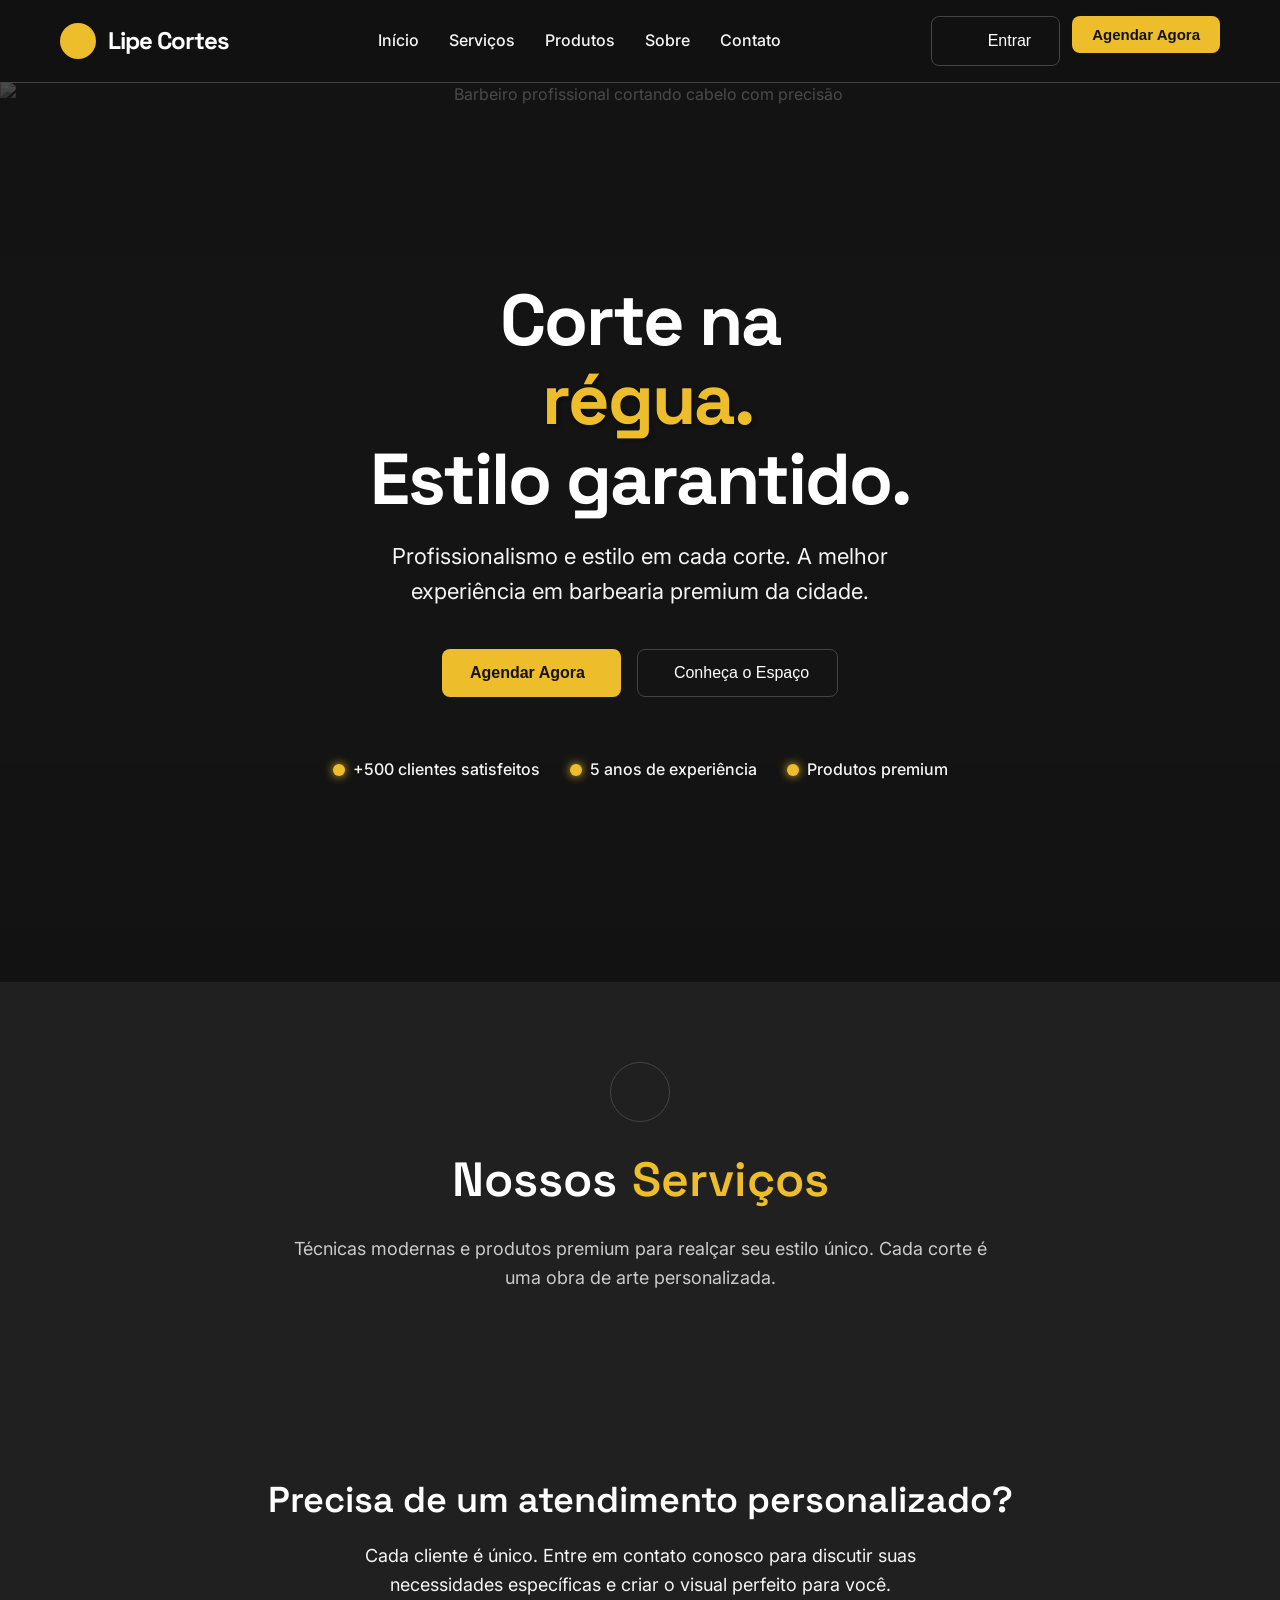
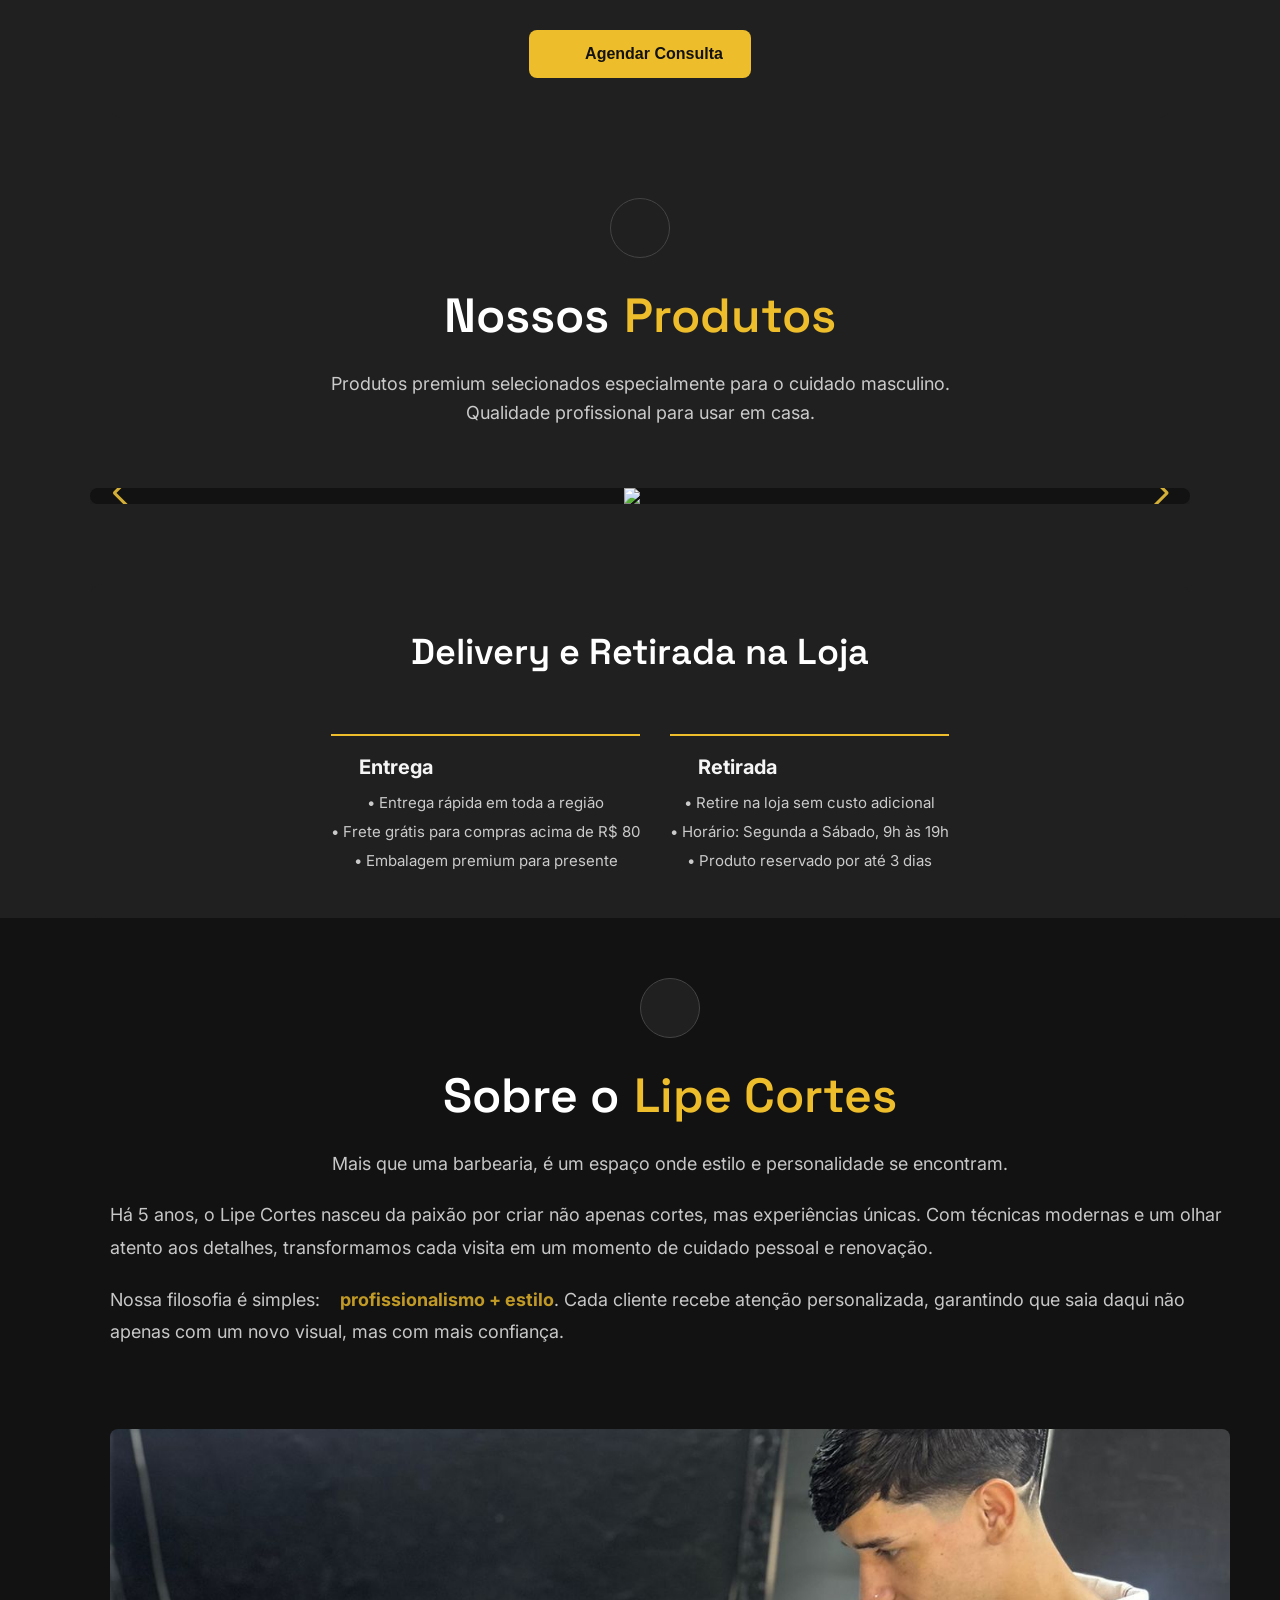
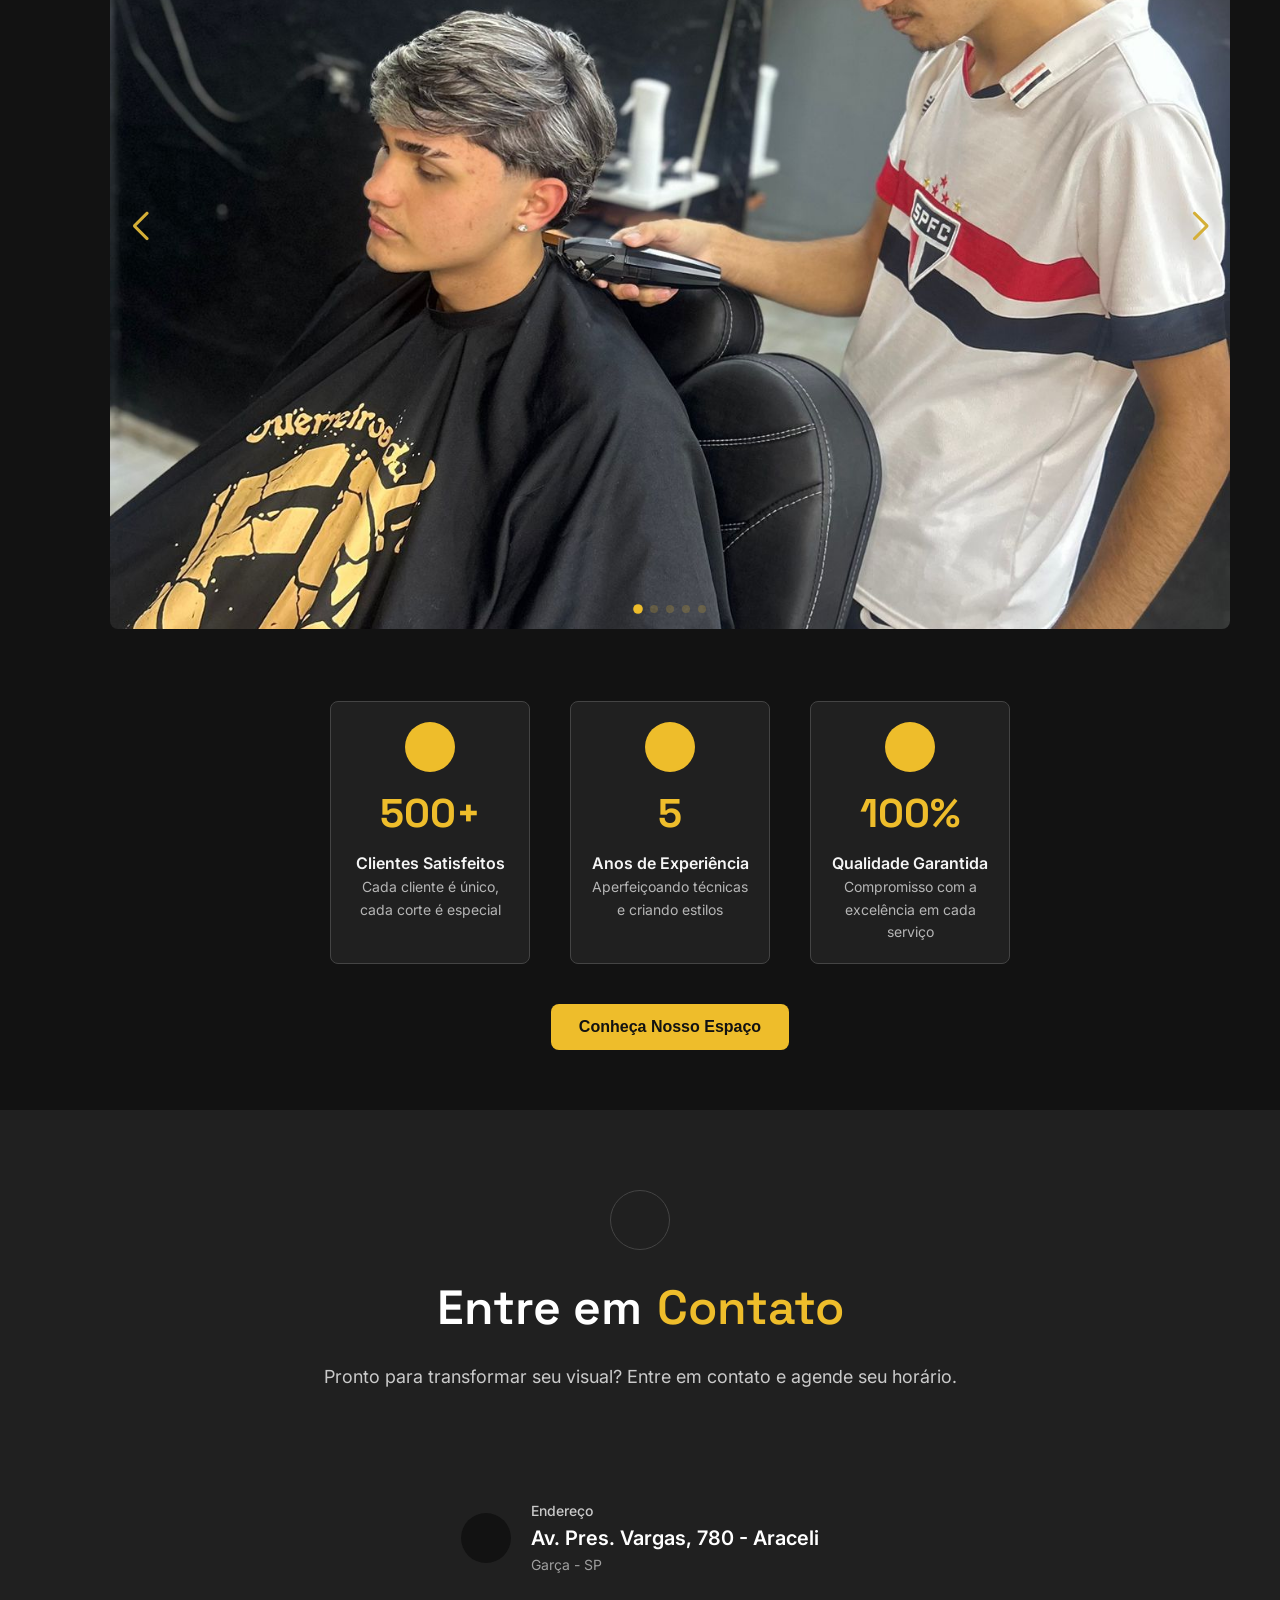
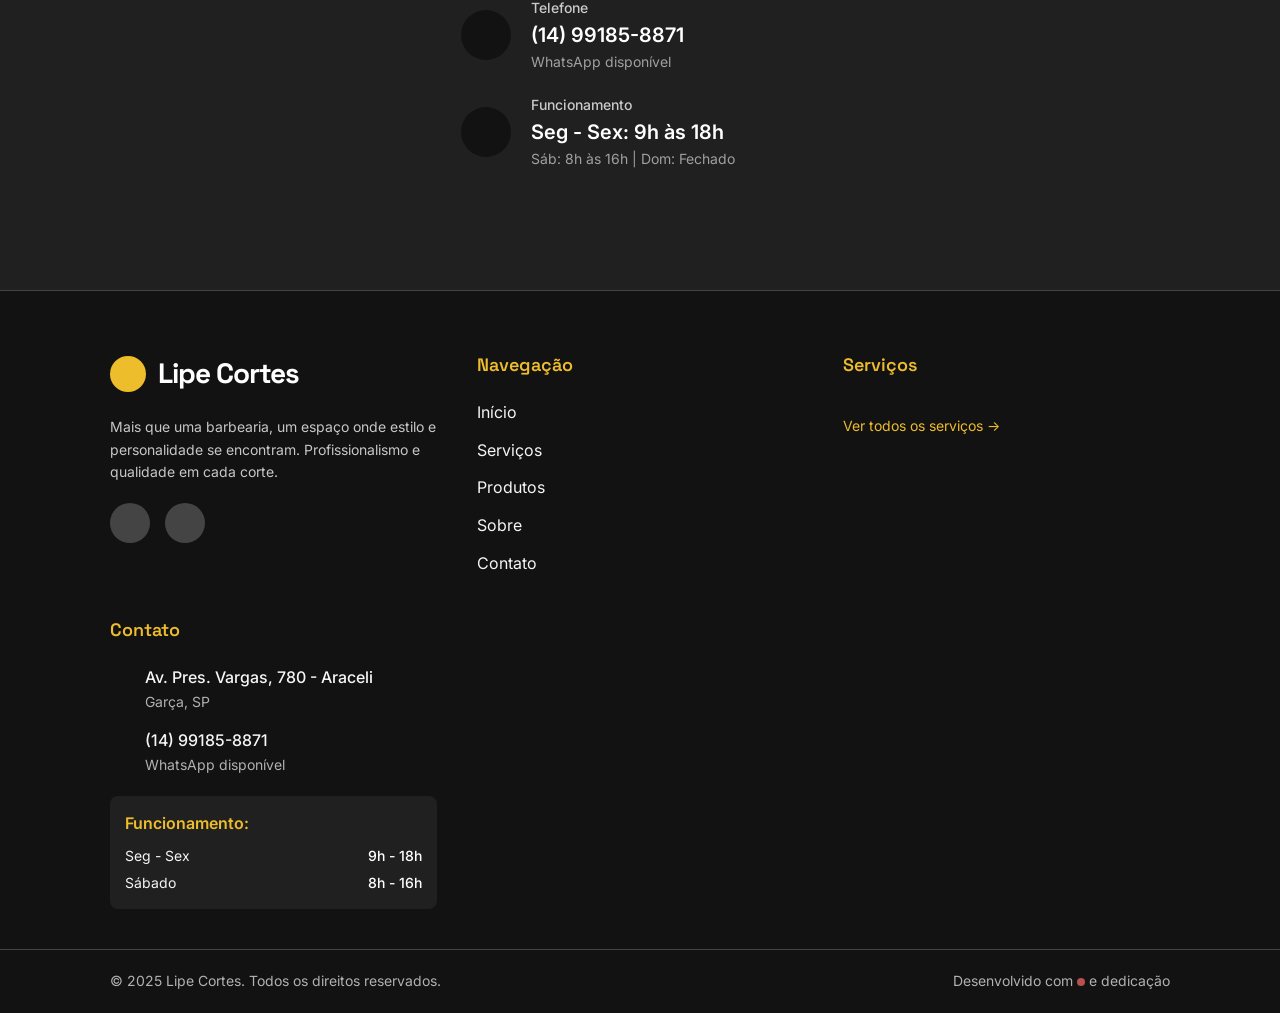
==== commit c1faf11d: "Merge branch 'mavellium:main' into main" ====
--- a/index.html
+++ b/index.html
@@ -431,29 +431,6 @@
                     </div>
                   </div>
                 </div>
-
-                <div class="social-links-wrapper">
-                  <h3 class="social-title">Nos siga nas redes sociais</h3>
-                  <div class="social-links">
-                    <a
-                      href="https://instagram.com/lipecortes"
-                      target="_blank"
-                      class="social-btn social-btn--instagram"
-                    >
-                      <i data-lucide="instagram" class="social-icon"></i>
-                      @lipecortes
-                    </a>
-                    <a
-                      href="https://wa.me/5511999999999"
-                      target="_blank"
-                      class="social-btn social-btn--whatsapp"
-                    >
-                      <i data-lucide="message-circle" class="social-icon"></i>
-                      WhatsApp
-                    </a>
-                  </div>
-                </div>
-              </div>
             </div>
           </div>
         </section>
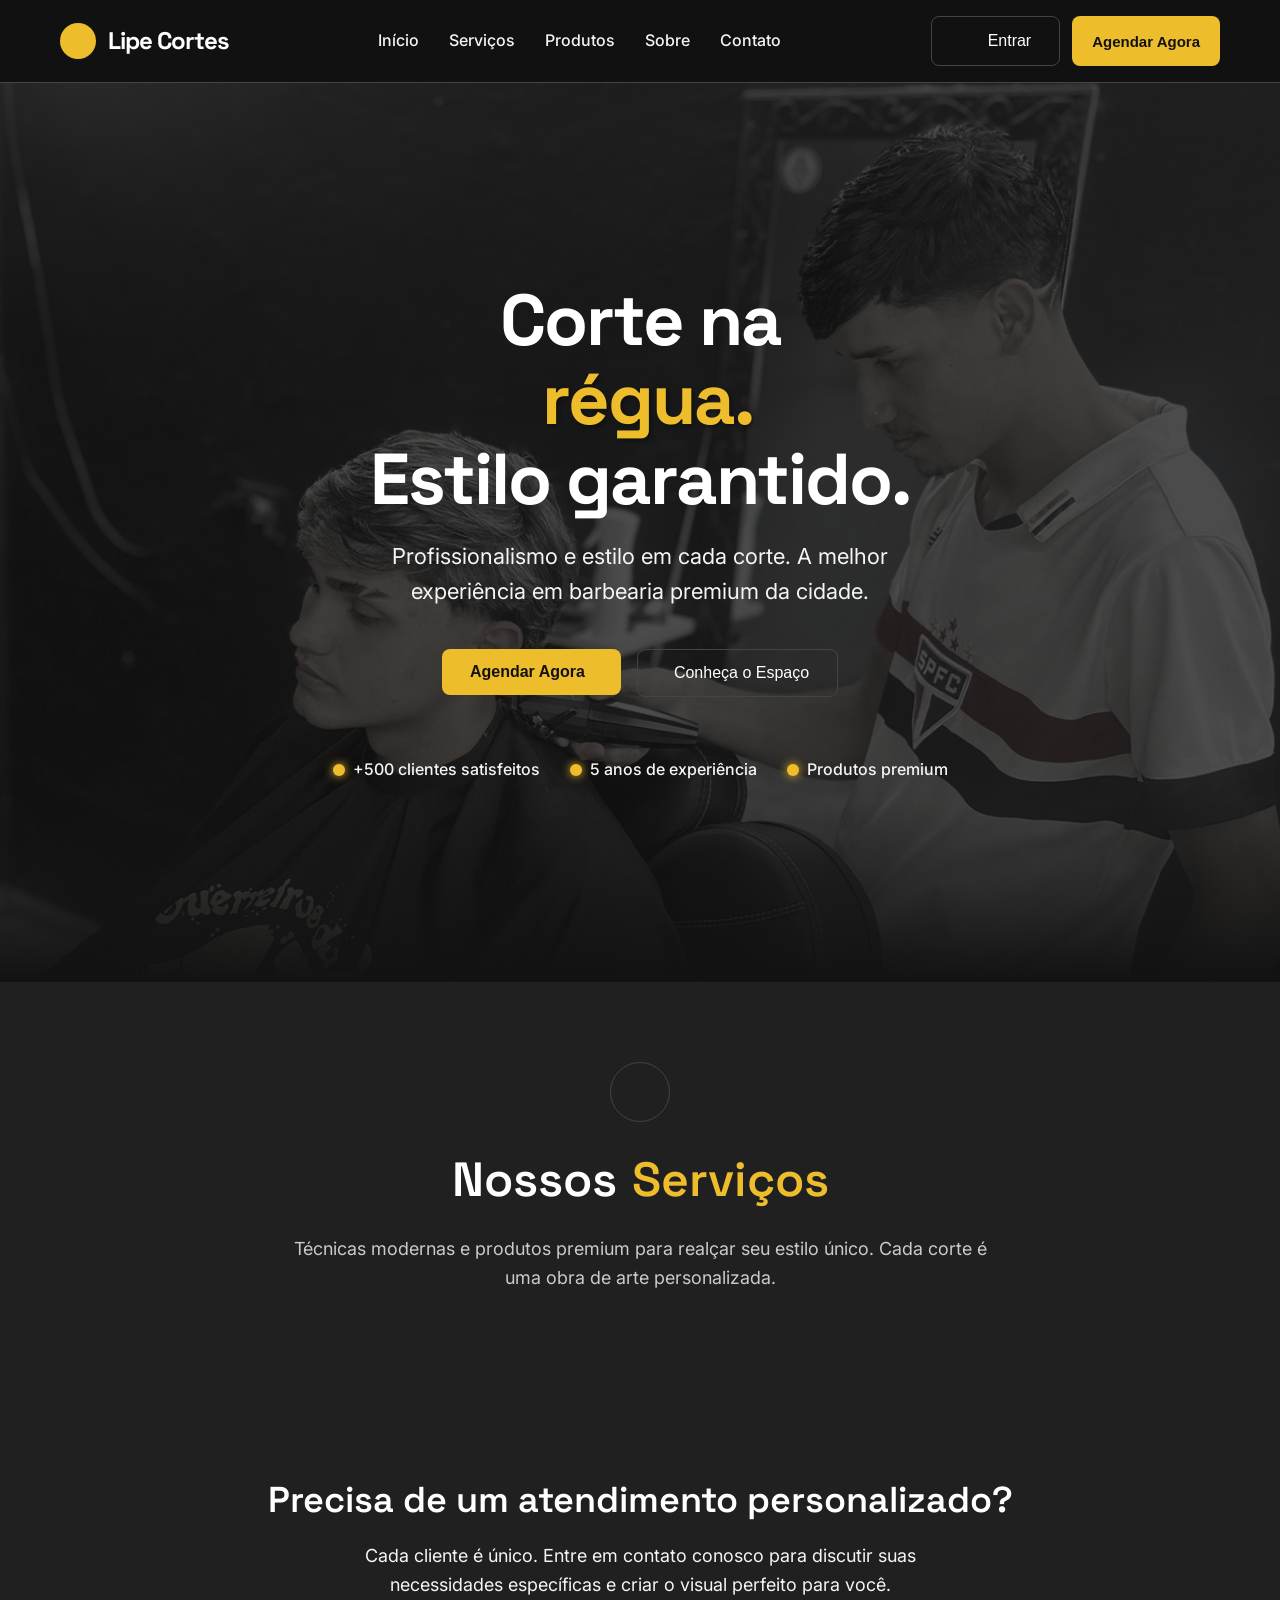
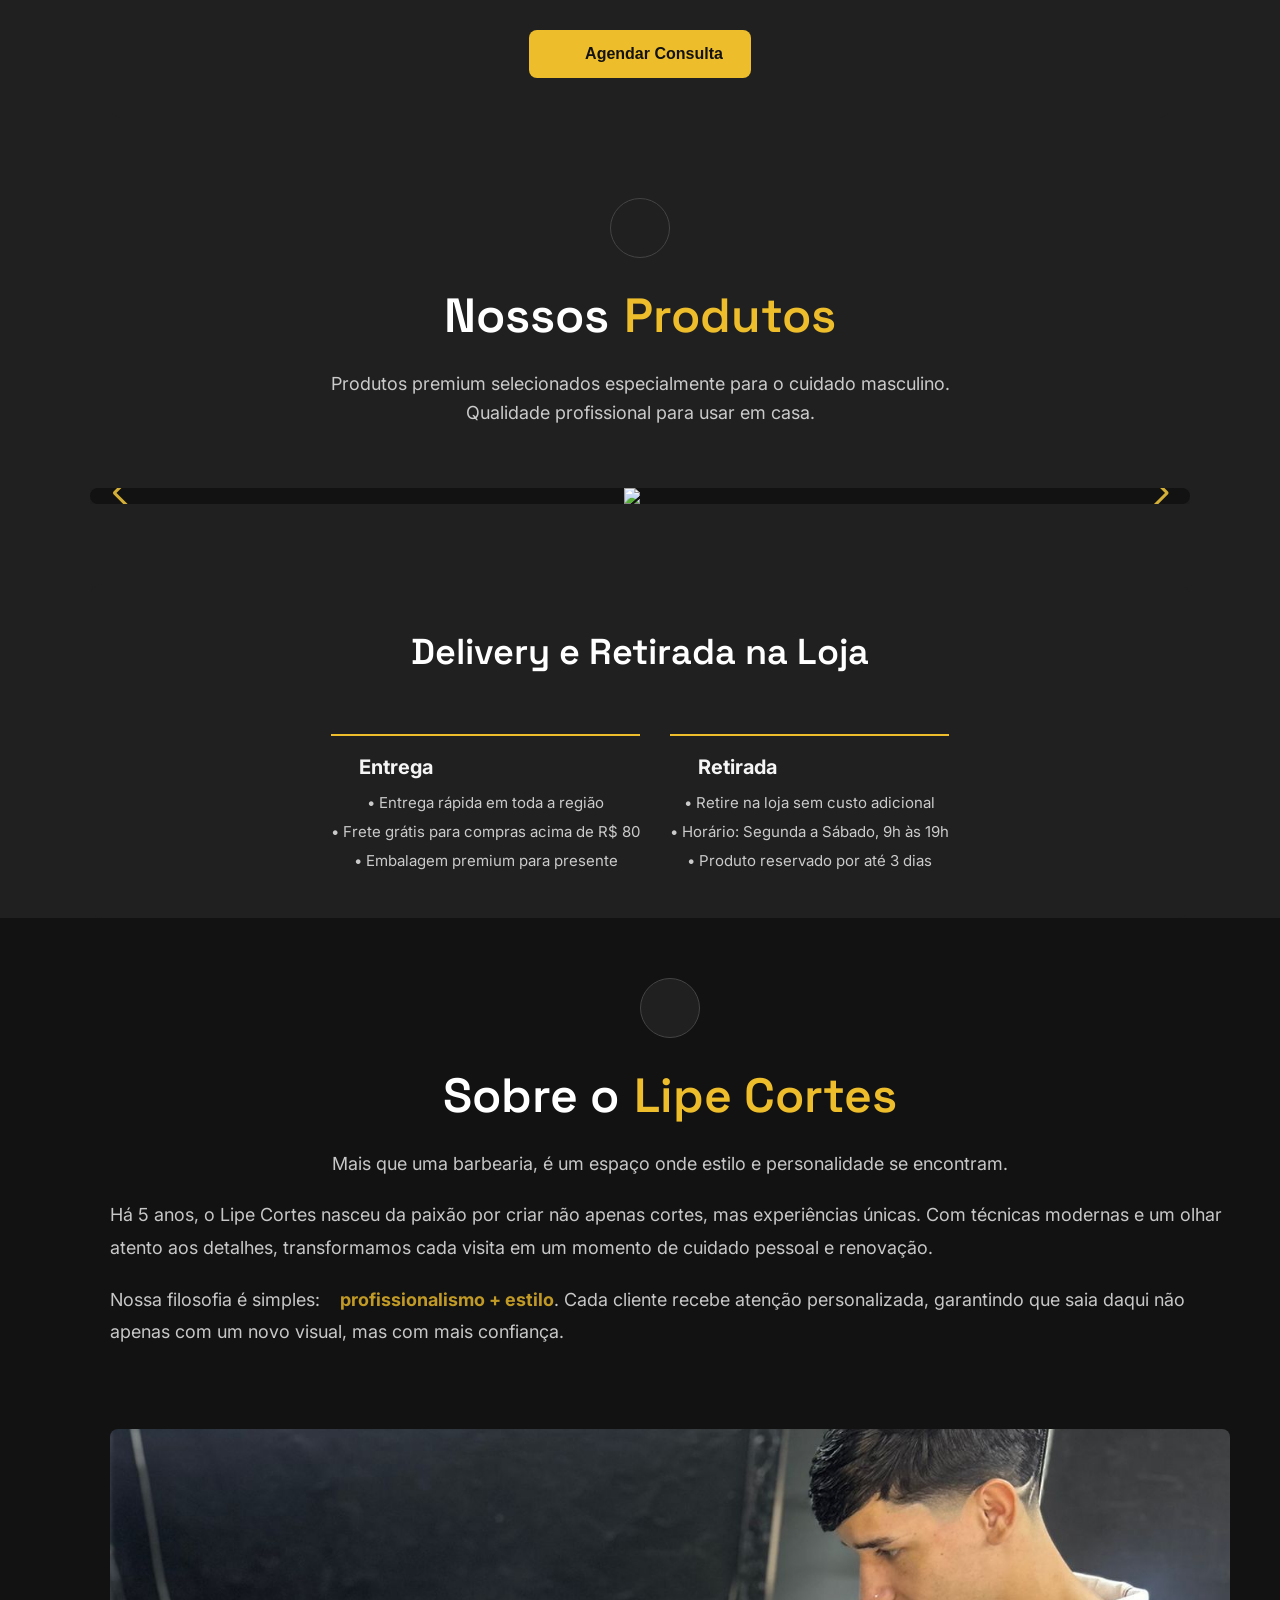
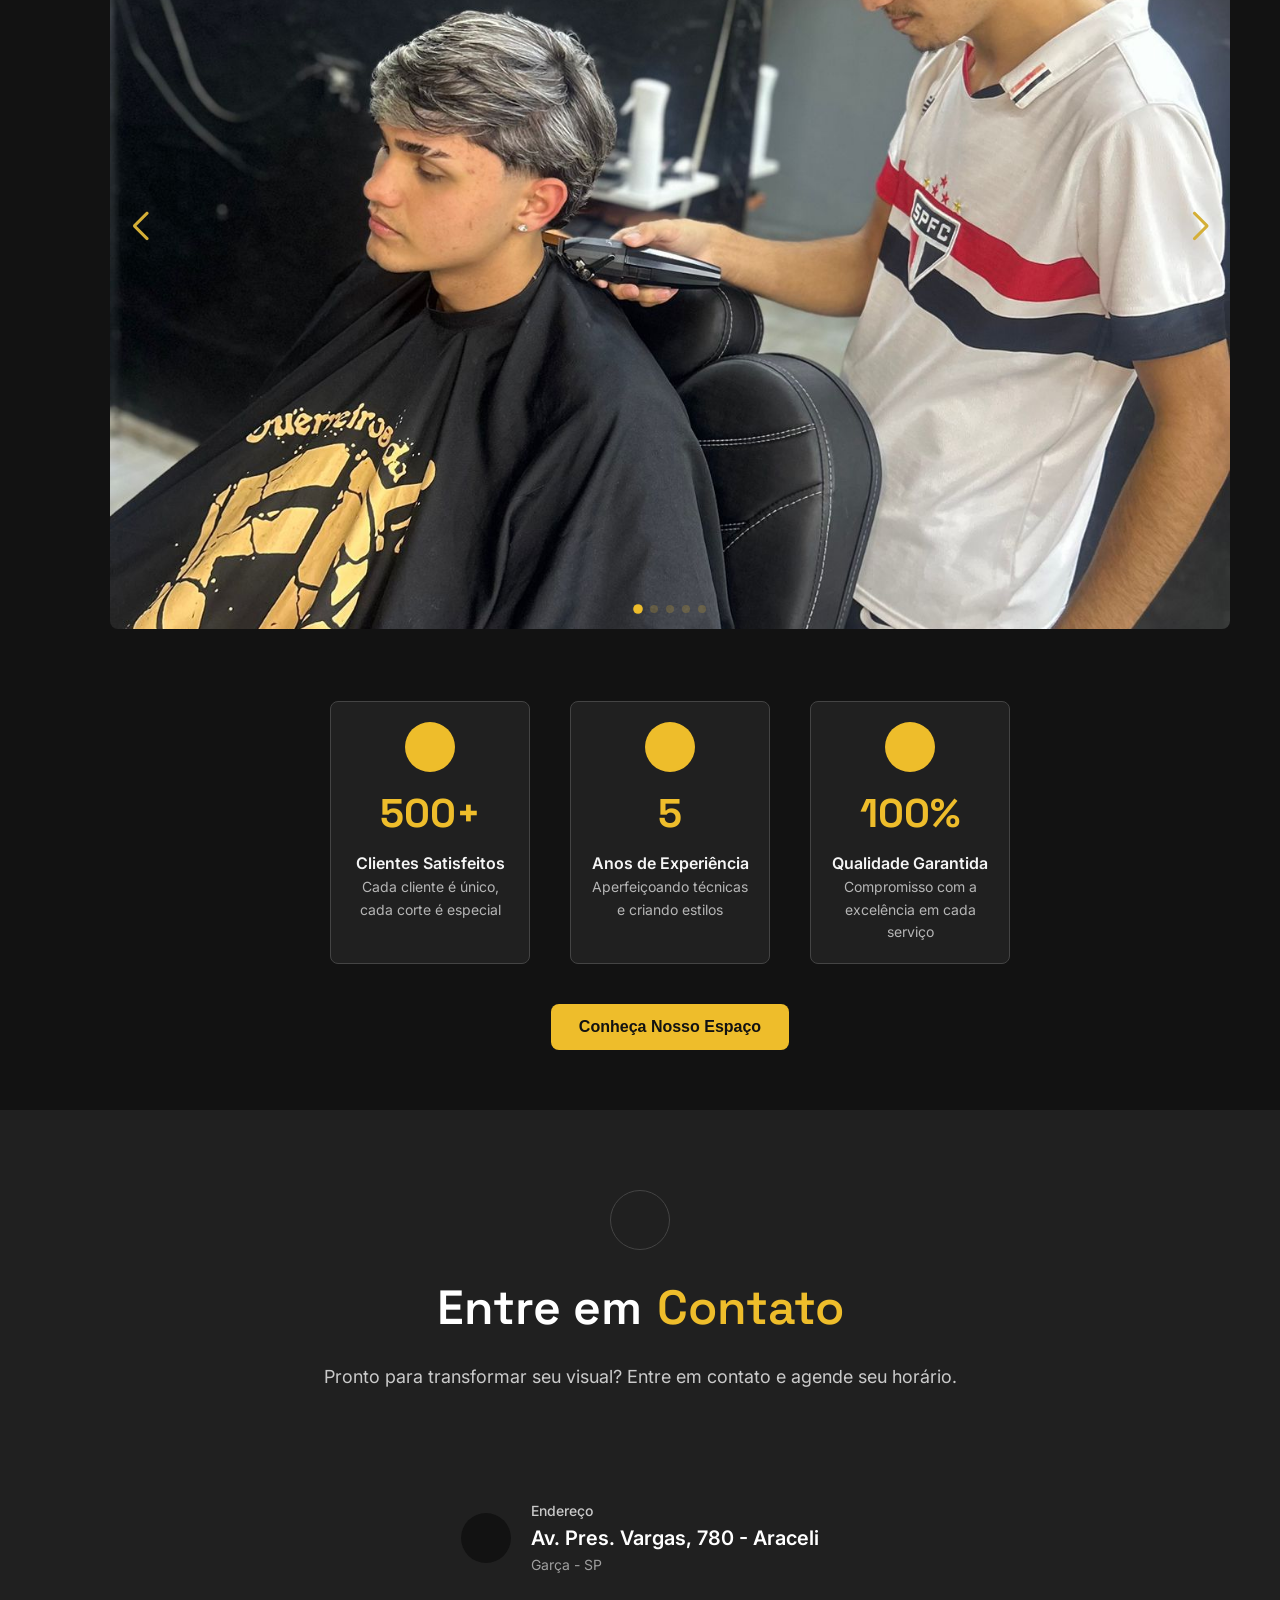
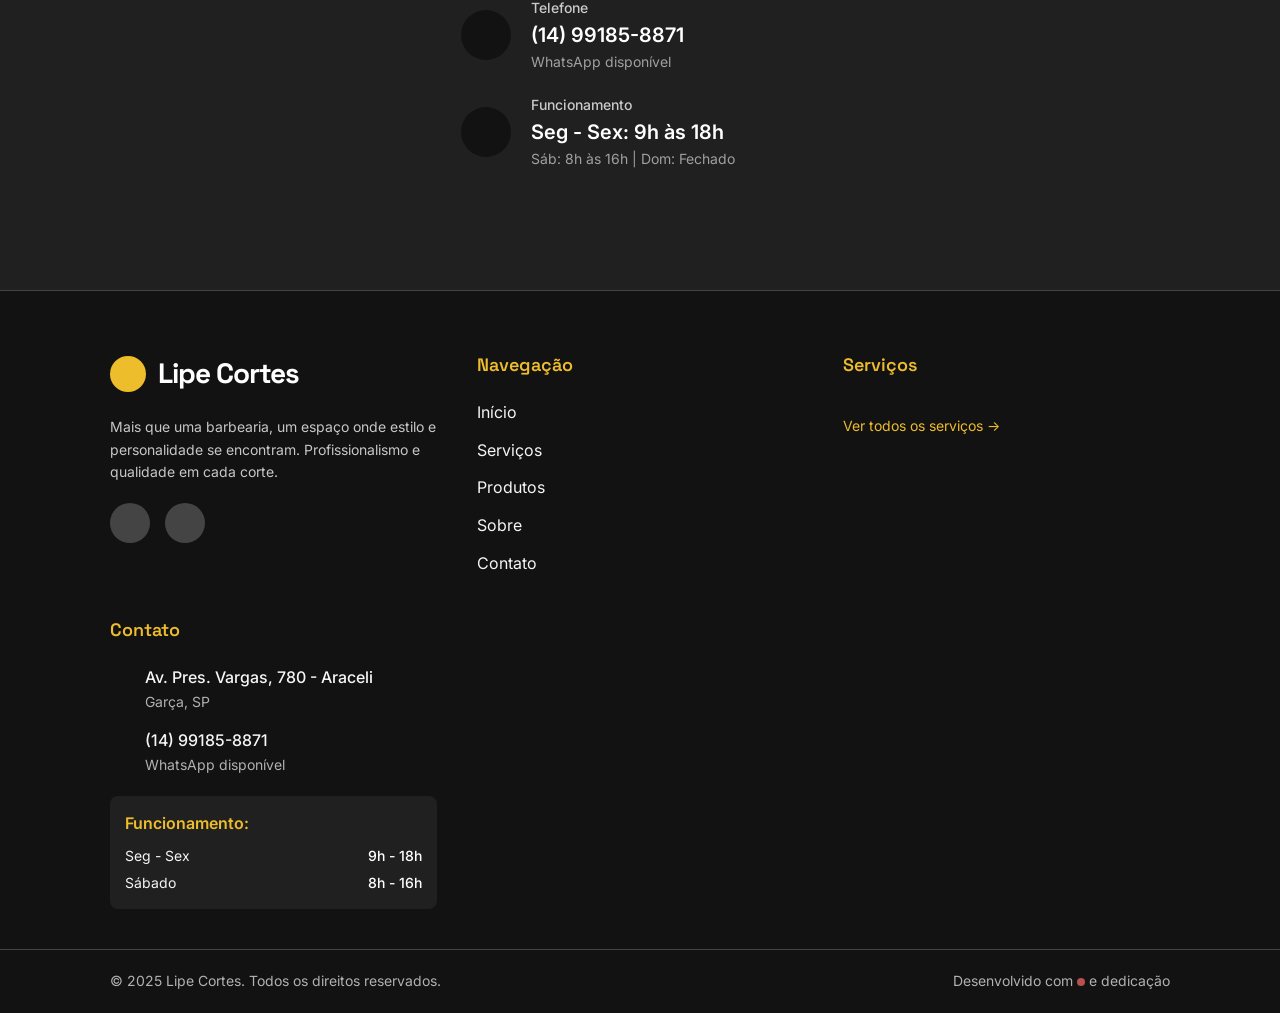
==== commit 4f4f8582: "Merge branch 'mavellium:main' into main" ====
--- a/index.html
+++ b/index.html
@@ -80,7 +80,7 @@
         <section id="inicio" class="hero-section">
           <div class="hero-background">
             <img
-              src="./assets/hero-barbershop.jpg"
+              src="./assets/bg-about.jpeg"
               alt="Barbeiro profissional cortando cabelo com precisão"
               class="hero-image"
             />
--- a/styles.css
+++ b/styles.css
@@ -129,6 +129,7 @@
   align-items: center;
   gap: 8px;
   text-align: center;
+  height: 100%;
 }
 
 .btn-hero:hover {
@@ -541,6 +542,7 @@
   width: 100%;
   height: 100%;
   object-fit: cover;
+  object-position: center 25%;
   filter: grayscale(80%); /* Para dar um toque mais dramático e profissional */
 }
 
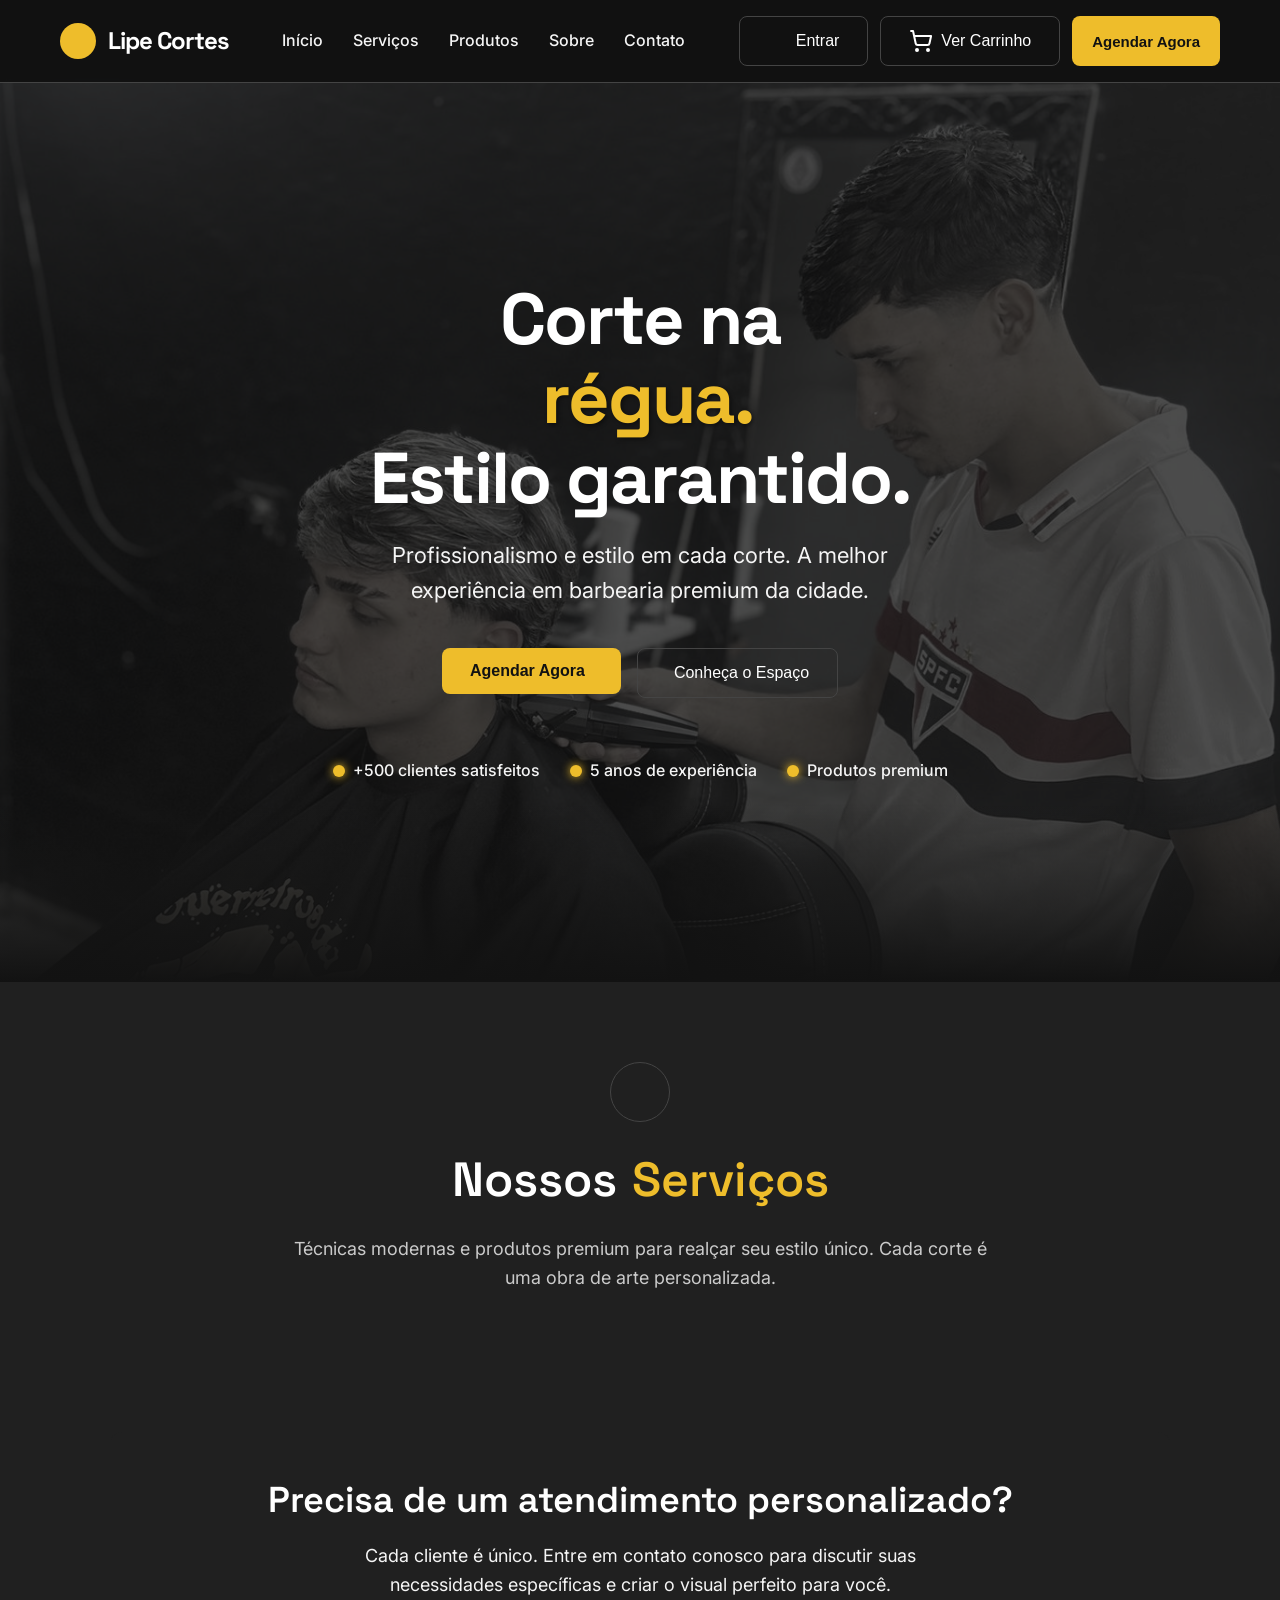
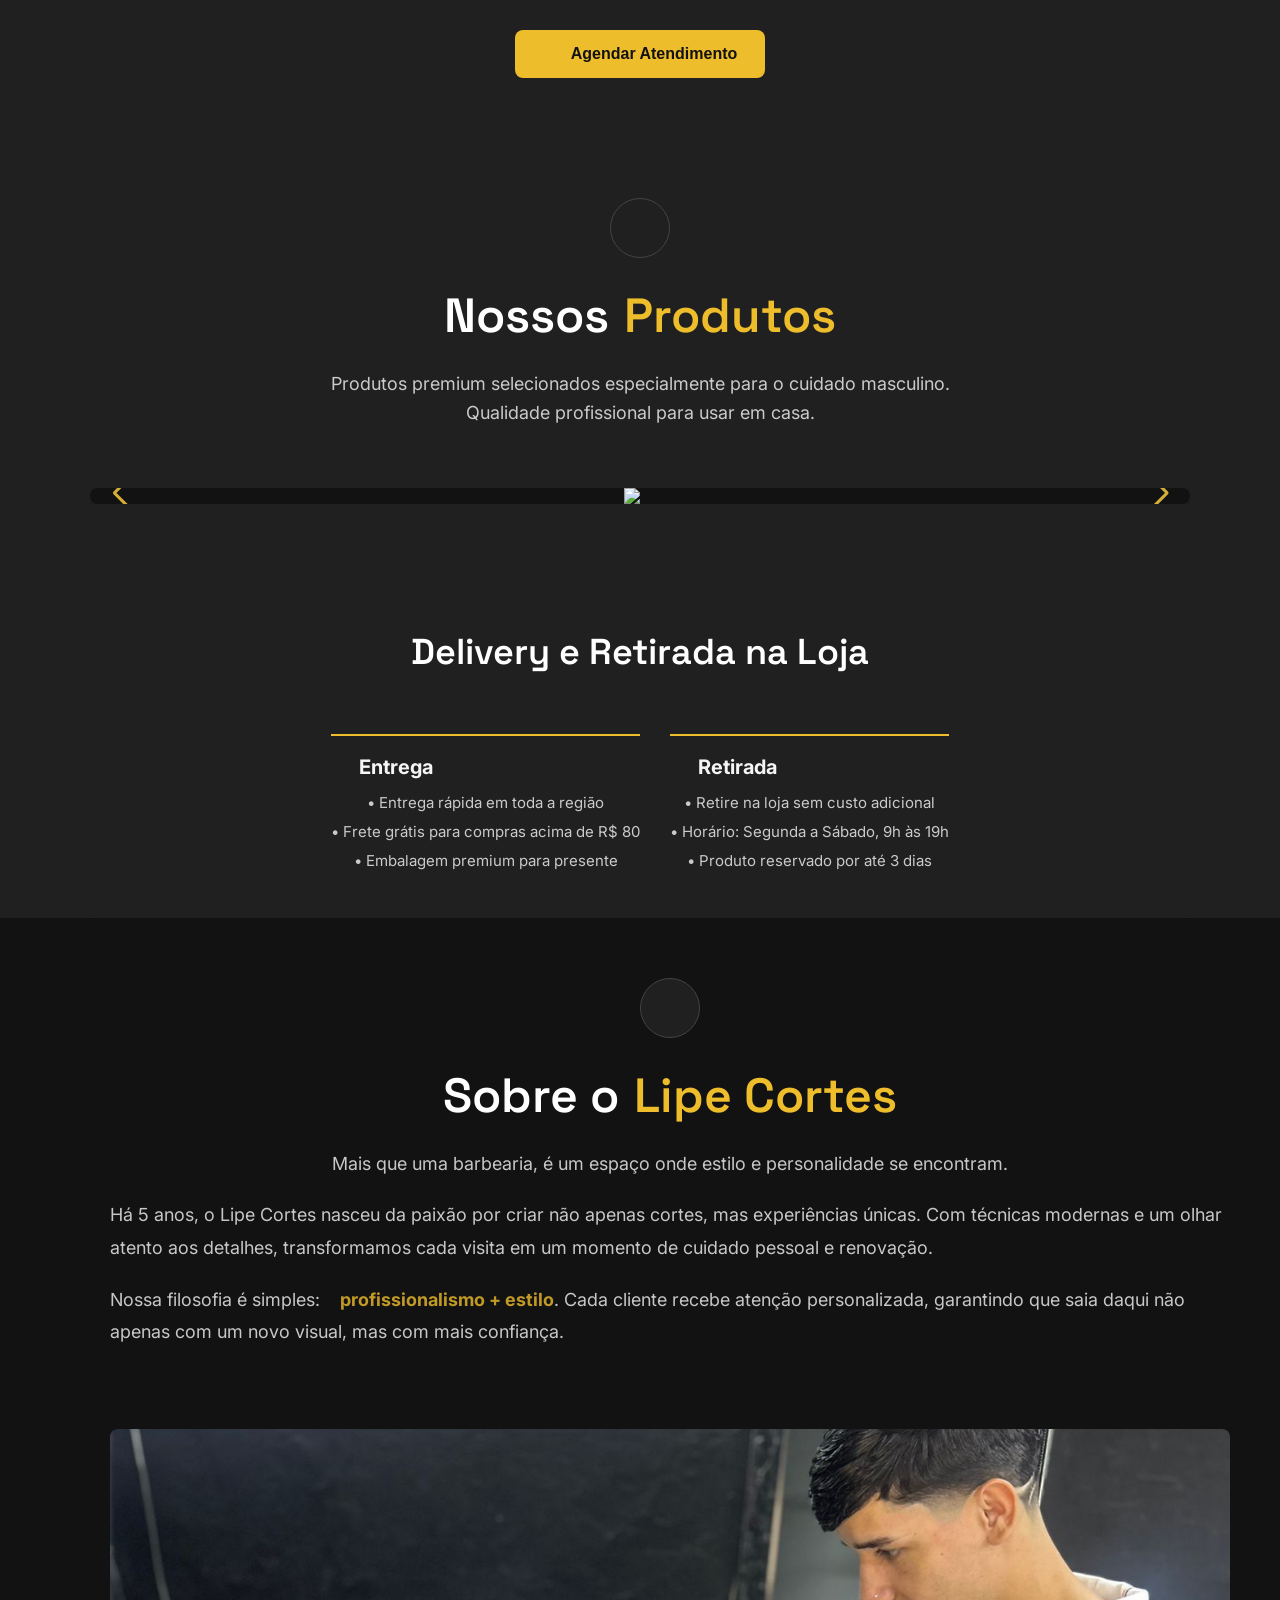
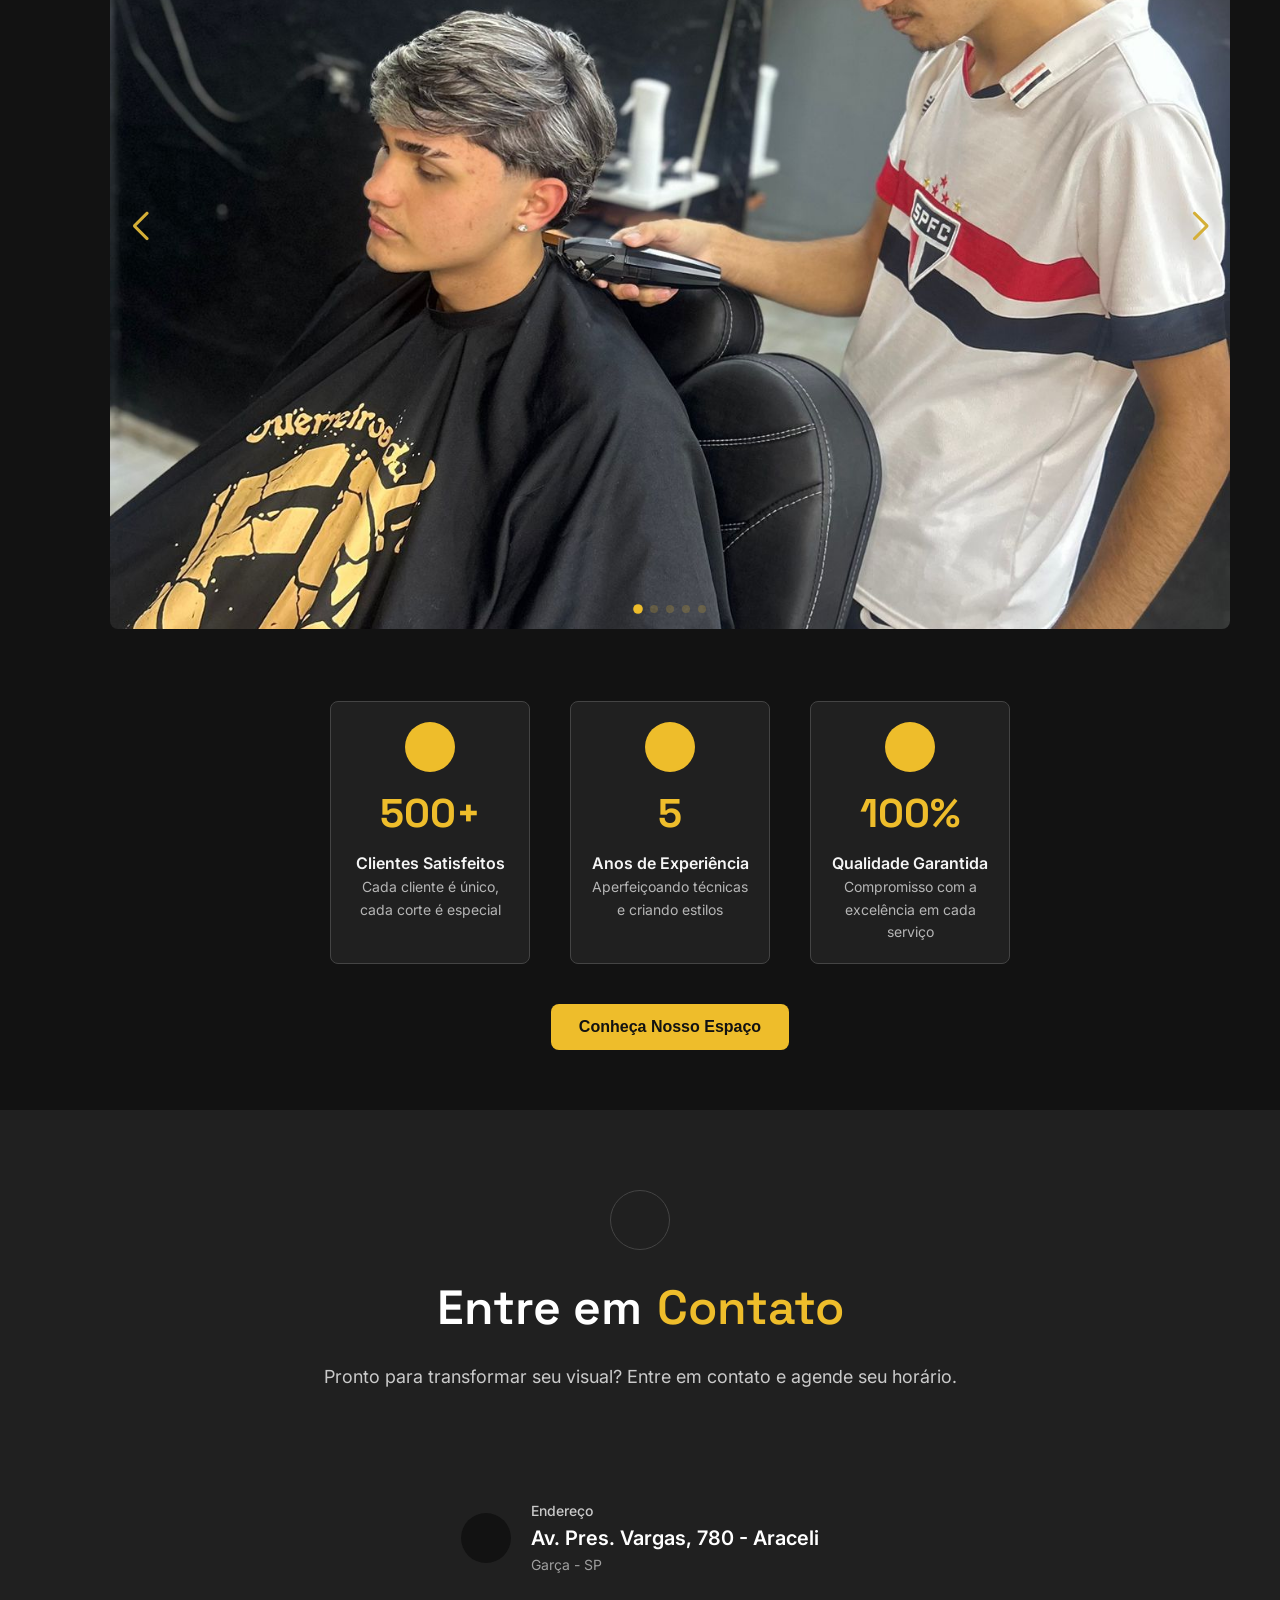
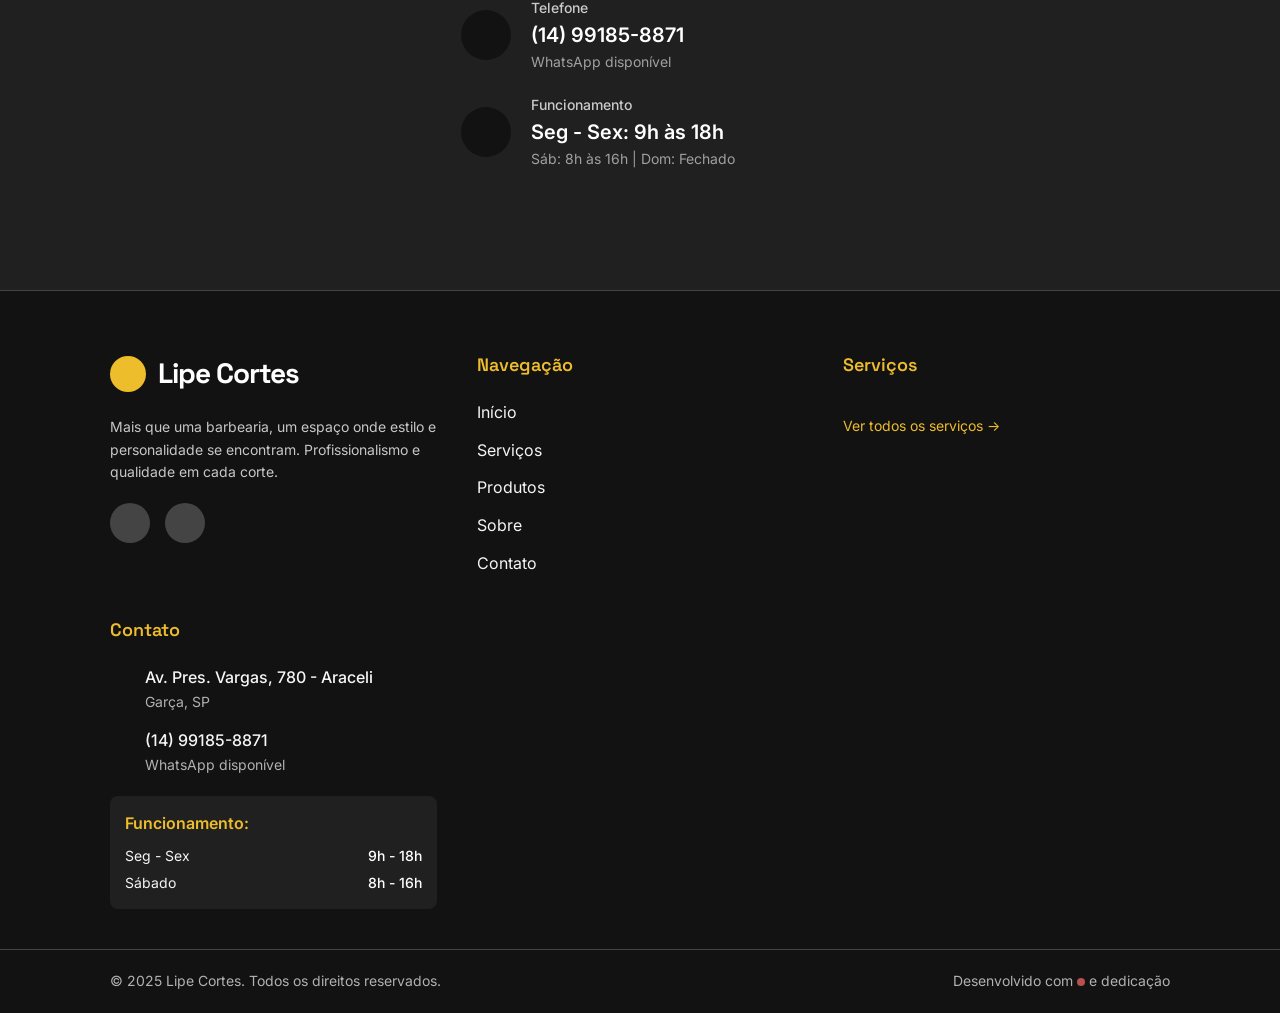
==== commit 588d00c6: "Merge branch 'mavellium:main' into main" ====
--- a/index.html
+++ b/index.html
@@ -41,6 +41,12 @@
                 <button class="btn-secondary">
                   <i data-lucide="user" class="btn-icon"></i>
                   Entrar
+                </button>
+              </a>
+              <a href="carrinho.html">
+                <button class="btn-secondary">
+                  <svg xmlns="http://www.w3.org/2000/svg" width="24" height="24" viewBox="0 0 24 24" fill="none" stroke="currentColor" stroke-width="2" stroke-linecap="round" stroke-linejoin="round" class="lucide lucide-shopping-cart-icon lucide-shopping-cart"><circle cx="8" cy="21" r="1"/><circle cx="19" cy="21" r="1"/><path d="M2.05 2.05h2l2.66 12.42a2 2 0 0 0 2 1.58h9.78a2 2 0 0 0 1.95-1.57l1.65-7.43H5.12"/></svg>
+                  Ver Carrinho
                 </button>
               </a>
               <a href="#servicos">
@@ -172,7 +178,7 @@
               <a href="dashboard.html"
                 ><button type="button" class="btn-hero">
                   <i data-lucide="calendar" class="btn-icon"></i>
-                  Agendar Consulta
+                  Agendar Atendimento
                 </button></a
               >
             </div>
@@ -452,7 +458,7 @@
               </p>
               <div class="social-footer-links">
                 <a
-                  href="https://instagram.com/lipecortes"
+                  href="https://instagram.com/felipebritto_7"
                   target="_blank"
                   rel="noopener noreferrer"
                   class="social-link-item"
@@ -460,7 +466,7 @@
                   <i data-lucide="instagram" class="social-link-icon"></i>
                 </a>
                 <a
-                  href="https://wa.me/5511999999999"
+                  href="https://wa.me/5514991858871"
                   target="_blank"
                   rel="noopener noreferrer"
                   class="social-link-item"
--- a/styles.css
+++ b/styles.css
@@ -130,6 +130,7 @@
   gap: 8px;
   text-align: center;
   height: 100%;
+  max-height: 50px;
 }
 
 .btn-hero:hover {
@@ -165,6 +166,9 @@
   display: flex;
   align-items: center;
   gap: 8px;
+  height: 50px;
+  min-height: 50px;
+  max-height: 50px;
 }
 
 .btn-secondary:hover {
@@ -1802,6 +1806,9 @@
 }
 
 /* ========= Sucesso ========= */
+.modal-body.hidden{
+  display: none;
+}
 .success-message {
   text-align: center;
   padding: 16px;
